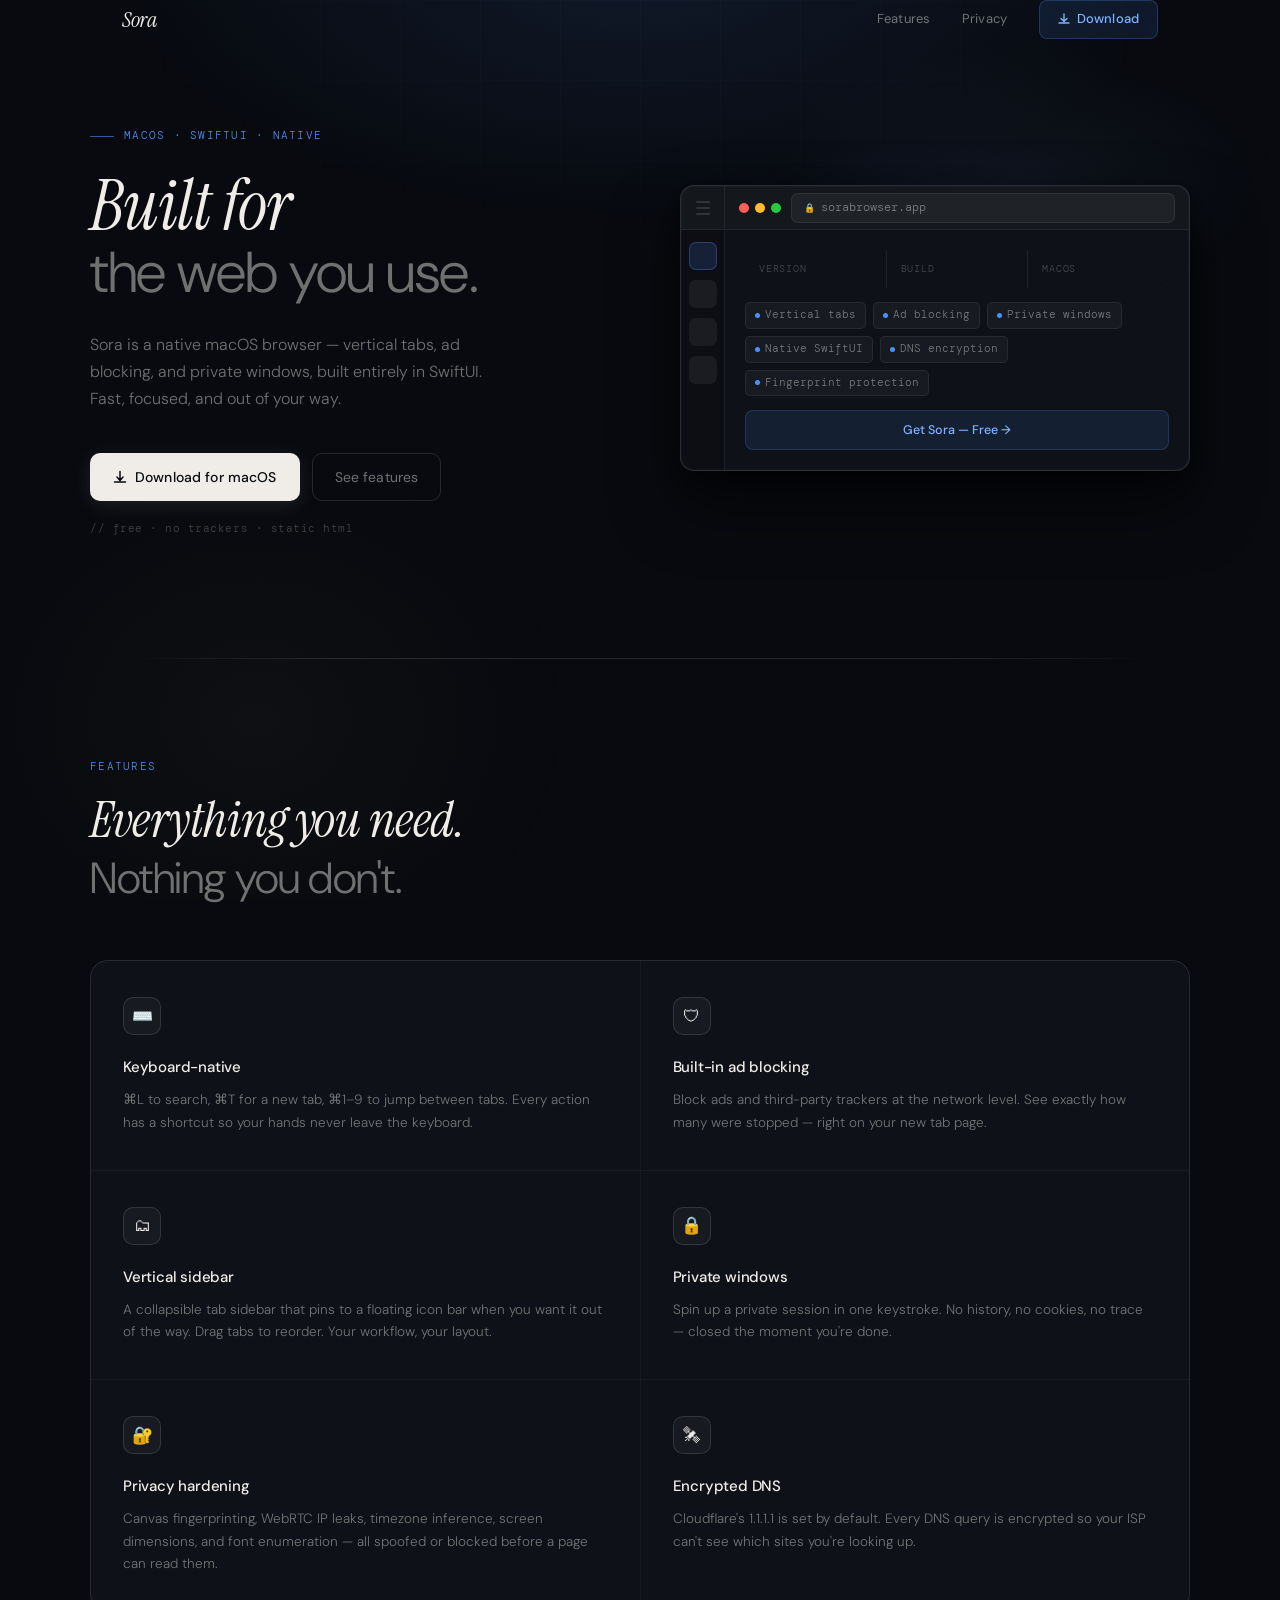
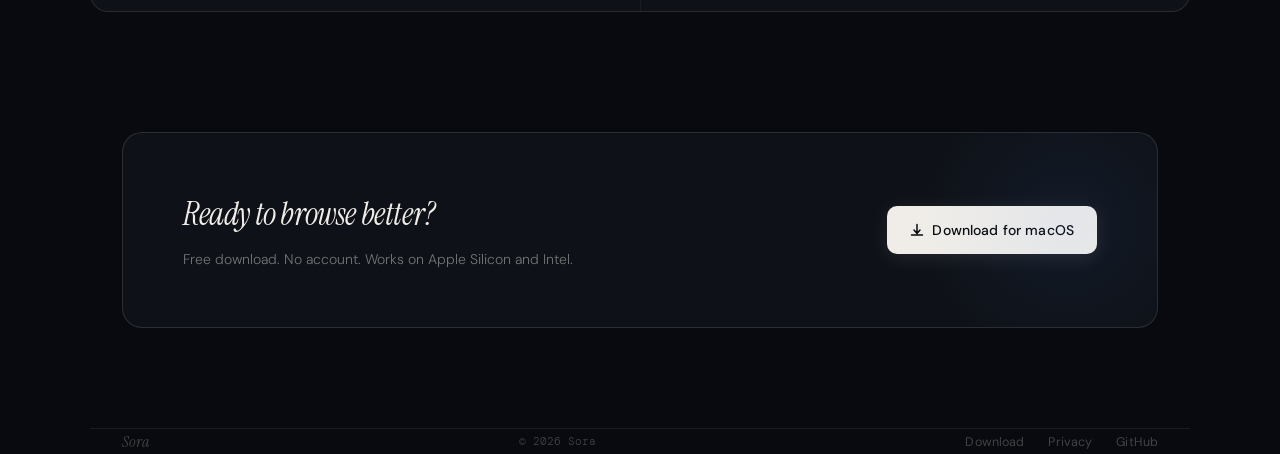
==== index.html @ 53a746c1 "Update website to reflect current feature set - index: add Privacy nav link, expand features grid to" ====
<!doctype html>
<html lang="en">
<head>
  <meta charset="utf-8" />
  <meta name="viewport" content="width=device-width, initial-scale=1" />
  <title>Sora — A browser built for macOS</title>
  <meta name="description" content="Sora is a native macOS browser built with SwiftUI. Fast tabs, private windows, ad blocking, and a sidebar that stays out of your way." />
  <meta property="og:title" content="Sora — A browser built for macOS" />
  <meta property="og:description" content="Fast tabs, private windows, ad blocking, and a sidebar that stays out of your way." />
  <meta property="og:type" content="website" />
  <meta property="og:url" content="https://sorabrowser.app" />
  <link rel="icon" href="favicon.ico" />
  <link rel="preconnect" href="https://fonts.googleapis.com" />
  <link rel="preconnect" href="https://fonts.gstatic.com" crossorigin />
  <link href="https://fonts.googleapis.com/css2?family=Instrument+Serif:ital@0;1&family=DM+Sans:wght@300;400;500&family=DM+Mono:wght@400;500&display=swap" rel="stylesheet" />
  <style>
    :root {
      --bg:       #080a0f;
      --surface:  #0e1117;
      --border:   rgba(255,255,255,0.07);
      --border2:  rgba(255,255,255,0.12);
      --text:     #f0ede8;
      --muted:    rgba(240,237,232,0.45);
      --dim:      rgba(240,237,232,0.25);
      --accent:   #4f8ef7;
      --accent2:  #7eb3ff;
      --gold:     #c8a96e;
      --radius:   16px;
      --mono:     'DM Mono', monospace;
      --serif:    'Instrument Serif', Georgia, serif;
      --sans:     'DM Sans', sans-serif;
    }

    *, *::before, *::after { box-sizing: border-box; margin: 0; padding: 0; }
    html { scroll-behavior: smooth; }

    body {
      background-color: var(--bg);
      color: var(--text);
      font-family: var(--sans);
      font-size: 16px;
      line-height: 1.6;
      font-weight: 300;
      -webkit-font-smoothing: antialiased;
      overflow-x: hidden;
    }

    a { color: inherit; text-decoration: none; }
    img { display: block; max-width: 100%; }

    /* ── Background ─────────────────────────────────────── */
    .bg-layer {
      position: fixed;
      inset: 0;
      pointer-events: none;
      z-index: 0;
    }
    .bg-layer::before {
      content: '';
      position: absolute;
      inset: 0;
      background:
        radial-gradient(ellipse 70% 50% at 50% -5%, rgba(79,142,247,0.12) 0%, transparent 60%),
        radial-gradient(ellipse 40% 30% at 80% 20%, rgba(126,179,255,0.06) 0%, transparent 50%),
        radial-gradient(ellipse 50% 60% at 20% 80%, rgba(200,169,110,0.04) 0%, transparent 50%);
    }
    /* Subtle grid */
    .bg-layer::after {
      content: '';
      position: absolute;
      inset: 0;
      background-image:
        linear-gradient(rgba(255,255,255,0.02) 1px, transparent 1px),
        linear-gradient(90deg, rgba(255,255,255,0.02) 1px, transparent 1px);
      background-size: 80px 80px;
      mask-image: radial-gradient(ellipse 80% 60% at 50% 0%, black 0%, transparent 70%);
    }

    /* ── Layout ─────────────────────────────────────────── */
    .wrap {
      max-width: 1100px;
      margin: 0 auto;
      padding: 0 32px;
      position: relative;
      z-index: 1;
    }

    /* ── Header ─────────────────────────────────────────── */
    header {
      display: flex;
      align-items: center;
      justify-content: space-between;
      padding: 32px 0;
      opacity: 0;
      animation: fadeDown 0.6s ease 0.1s forwards;
    }

    .brand {
      font-family: var(--serif);
      font-size: 22px;
      font-style: italic;
      color: var(--text);
      letter-spacing: -0.3px;
    }

    nav {
      display: flex;
      align-items: center;
      gap: 32px;
    }
    nav a {
      font-size: 13px;
      font-weight: 400;
      color: var(--muted);
      letter-spacing: 0.01em;
      transition: color 0.2s;
    }
    nav a:hover { color: var(--text); }

    .nav-download {
      display: inline-flex;
      align-items: center;
      gap: 7px;
      padding: 8px 18px;
      border-radius: 8px;
      background: rgba(79,142,247,0.12);
      border: 1px solid rgba(79,142,247,0.25);
      color: var(--accent2) !important;
      font-size: 13px !important;
      font-weight: 500 !important;
      transition: background 0.2s, border-color 0.2s !important;
    }
    .nav-download:hover {
      background: rgba(79,142,247,0.2) !important;
      border-color: rgba(79,142,247,0.4) !important;
      color: #fff !important;
    }

    /* ── Hero ───────────────────────────────────────────── */
    .hero {
      display: grid;
      grid-template-columns: 1fr 1fr;
      gap: 80px;
      align-items: center;
      padding: 80px 0 120px;
    }

    .hero-kicker {
      display: inline-flex;
      align-items: center;
      gap: 10px;
      font-family: var(--mono);
      font-size: 10.5px;
      color: var(--accent);
      letter-spacing: 0.12em;
      text-transform: uppercase;
      margin-bottom: 24px;
      opacity: 0;
      animation: fadeUp 0.6s ease 0.2s forwards;
    }
    .hero-kicker::before {
      content: '';
      width: 24px;
      height: 1px;
      background: currentColor;
      opacity: 0.6;
    }

    h1 {
      font-family: var(--serif);
      font-size: clamp(48px, 5.5vw, 72px);
      font-weight: 400;
      font-style: italic;
      line-height: 1.05;
      letter-spacing: -1px;
      color: var(--text);
      margin-bottom: 8px;
      opacity: 0;
      animation: fadeUp 0.65s ease 0.28s forwards;
    }
    .h1-plain {
      font-style: normal;
      font-family: var(--sans);
      font-weight: 300;
      font-size: clamp(38px, 4.5vw, 58px);
      color: var(--muted);
      display: block;
      letter-spacing: -0.5px;
    }

    .sub {
      font-size: 16px;
      color: var(--muted);
      max-width: 400px;
      line-height: 1.7;
      margin-top: 28px;
      margin-bottom: 40px;
      font-weight: 300;
      opacity: 0;
      animation: fadeUp 0.65s ease 0.38s forwards;
    }

    .cta {
      display: flex;
      gap: 12px;
      flex-wrap: wrap;
      opacity: 0;
      animation: fadeUp 0.65s ease 0.46s forwards;
    }

    .btn {
      display: inline-flex;
      align-items: center;
      gap: 8px;
      padding: 12px 22px;
      border-radius: 10px;
      font-size: 14px;
      font-weight: 400;
      font-family: var(--sans);
      transition: transform 0.15s, box-shadow 0.2s, background 0.2s, border-color 0.2s;
      cursor: pointer;
      letter-spacing: 0.01em;
    }
    .btn:hover { transform: translateY(-1px); }
    .btn:active { transform: translateY(0); }

    .btn-primary {
      background: var(--text);
      color: var(--bg);
      border: 1px solid transparent;
      font-weight: 500;
      box-shadow: 0 4px 20px rgba(240,237,232,0.1);
    }
    .btn-primary:hover {
      background: #fff;
      box-shadow: 0 8px 32px rgba(240,237,232,0.18);
    }

    .btn-ghost {
      background: transparent;
      color: var(--muted);
      border: 1px solid var(--border2);
    }
    .btn-ghost:hover {
      background: rgba(255,255,255,0.05);
      color: var(--text);
      border-color: rgba(255,255,255,0.2);
    }

    .fine {
      margin-top: 20px;
      font-family: var(--mono);
      font-size: 10.5px;
      color: var(--dim);
      letter-spacing: 0.05em;
      opacity: 0;
      animation: fadeUp 0.6s ease 0.54s forwards;
    }

    /* ── Browser Panel ──────────────────────────────────── */
    .panel {
      opacity: 0;
      animation: fadeUp 0.8s ease 0.35s forwards;
      position: relative;
    }

    .panel-glow {
      position: absolute;
      inset: -40px;
      background: radial-gradient(ellipse 60% 50% at 50% 30%, rgba(79,142,247,0.08), transparent 70%);
      pointer-events: none;
      z-index: -1;
    }

    .panel-window {
      background: var(--surface);
      border: 1px solid var(--border2);
      border-radius: 14px;
      overflow: hidden;
      box-shadow:
        0 0 0 1px rgba(255,255,255,0.03) inset,
        0 32px 64px rgba(0,0,0,0.6),
        0 8px 24px rgba(0,0,0,0.4);
    }

    .panel-titlebar {
      display: flex;
      align-items: center;
      gap: 0;
      padding: 0;
      height: 44px;
      background: rgba(255,255,255,0.025);
      border-bottom: 1px solid var(--border);
      position: relative;
    }

    /* Sidebar strip */
    .panel-sidebar {
      width: 44px;
      height: 100%;
      border-right: 1px solid var(--border);
      display: flex;
      align-items: center;
      justify-content: center;
      flex-shrink: 0;
    }
    .sidebar-dots {
      display: flex;
      flex-direction: column;
      gap: 4px;
    }
    .sidebar-dots span {
      display: block;
      width: 14px;
      height: 2px;
      border-radius: 2px;
      background: rgba(255,255,255,0.12);
    }

    .panel-titlebar-right {
      flex: 1;
      display: flex;
      align-items: center;
      gap: 10px;
      padding: 0 14px;
    }

    .traffic-lights {
      display: flex;
      gap: 6px;
      flex-shrink: 0;
    }
    .traffic-lights span {
      width: 10px;
      height: 10px;
      border-radius: 50%;
    }
    .tl-red    { background: #ff5f57; }
    .tl-yellow { background: #febc2e; }
    .tl-green  { background: #28c840; }

    .panel-urlbar {
      flex: 1;
      background: rgba(255,255,255,0.05);
      border: 1px solid var(--border);
      border-radius: 7px;
      padding: 5px 12px;
      font-size: 11.5px;
      font-family: var(--mono);
      color: var(--muted);
      display: flex;
      align-items: center;
      gap: 6px;
    }
    .urlbar-lock {
      color: #4ade80;
      font-size: 9px;
    }

    /* Panel body with sidebar + content */
    .panel-body {
      display: flex;
      height: 240px;
    }

    .panel-tabs {
      width: 44px;
      border-right: 1px solid var(--border);
      background: rgba(0,0,0,0.15);
      display: flex;
      flex-direction: column;
      align-items: center;
      padding: 12px 0;
      gap: 10px;
      flex-shrink: 0;
    }
    .tab-dot {
      width: 28px;
      height: 28px;
      border-radius: 7px;
      background: rgba(255,255,255,0.06);
      border: 1px solid transparent;
    }
    .tab-dot.active {
      background: rgba(79,142,247,0.15);
      border-color: rgba(79,142,247,0.3);
    }

    .panel-content {
      flex: 1;
      padding: 20px;
      display: flex;
      flex-direction: column;
      gap: 14px;
    }

    .panel-stats {
      display: grid;
      grid-template-columns: repeat(3, 1fr);
      gap: 1px;
      background: var(--border);
      border-radius: 10px;
      overflow: hidden;
    }
    .panel-stat {
      background: var(--surface);
      padding: 12px 14px;
    }
    .panel-stat .sk {
      font-family: var(--mono);
      font-size: 9.5px;
      color: var(--dim);
      text-transform: uppercase;
      letter-spacing: 0.08em;
      margin-bottom: 5px;
    }
    .panel-stat .sv {
      font-size: 17px;
      font-weight: 500;
      color: var(--text);
      letter-spacing: -0.3px;
    }

    .panel-badges {
      display: flex;
      flex-wrap: wrap;
      gap: 7px;
    }
    .panel-badge {
      display: inline-flex;
      align-items: center;
      gap: 5px;
      font-size: 10.5px;
      font-family: var(--mono);
      padding: 4px 9px;
      border-radius: 5px;
      background: rgba(255,255,255,0.04);
      border: 1px solid var(--border);
      color: var(--muted);
    }
    .badge-pip {
      width: 5px;
      height: 5px;
      border-radius: 50%;
      background: var(--accent);
    }

    .panel-cta {
      margin-top: auto;
    }
    .panel-cta a {
      display: flex;
      align-items: center;
      justify-content: center;
      width: 100%;
      padding: 9px;
      border-radius: 8px;
      background: rgba(79,142,247,0.12);
      border: 1px solid rgba(79,142,247,0.2);
      font-size: 12.5px;
      font-weight: 500;
      color: var(--accent2);
      transition: background 0.2s, border-color 0.2s;
    }
    .panel-cta a:hover {
      background: rgba(79,142,247,0.2);
      border-color: rgba(79,142,247,0.35);
    }

    /* ── Divider ────────────────────────────────────────── */
    .divider {
      height: 1px;
      background: linear-gradient(90deg, transparent, var(--border2) 20%, var(--border2) 80%, transparent);
      position: relative;
      z-index: 1;
    }

    /* ── Features ───────────────────────────────────────── */
    #features {
      padding: 100px 0 120px;
    }

    .section-eyebrow {
      font-family: var(--mono);
      font-size: 10.5px;
      color: var(--accent);
      text-transform: uppercase;
      letter-spacing: 0.12em;
      margin-bottom: 16px;
    }

    #features h2 {
      font-family: var(--serif);
      font-size: clamp(34px, 4vw, 52px);
      font-weight: 400;
      font-style: italic;
      letter-spacing: -0.5px;
      line-height: 1.1;
      color: var(--text);
      margin-bottom: 8px;
    }
    #features h2 .plain {
      font-style: normal;
      font-family: var(--sans);
      font-weight: 300;
      color: var(--muted);
      font-size: 0.85em;
    }

    .features-header {
      margin-bottom: 56px;
    }

    .grid {
      display: grid;
      grid-template-columns: repeat(2, 1fr);
      gap: 1px;
      background: var(--border);
      border: 1px solid var(--border);
      border-radius: 18px;
      overflow: hidden;
    }

    .card {
      background: var(--surface);
      padding: 36px 32px;
      position: relative;
      transition: background 0.2s;
    }
    .card:hover { background: rgba(255,255,255,0.03); }

    /* Accent line on hover */
    .card::after {
      content: '';
      position: absolute;
      top: 0; left: 0; right: 0;
      height: 2px;
      background: linear-gradient(90deg, transparent, var(--accent) 40%, transparent);
      opacity: 0;
      transition: opacity 0.3s;
    }
    .card:hover::after { opacity: 0.4; }

    /* Round corners on edge cards */
    .card:first-child { border-radius: 17px 0 0 0; }
    .card:nth-child(2) { border-radius: 0 17px 0 0; }
    .card:nth-child(5) { border-radius: 0 0 0 17px; }
    .card:last-child  { border-radius: 0 0 17px 0; }
    .card:nth-child(3),
    .card:nth-child(4) { border-radius: 0; }

    .card-icon {
      width: 38px;
      height: 38px;
      border-radius: 10px;
      background: rgba(255,255,255,0.04);
      border: 1px solid var(--border2);
      display: flex;
      align-items: center;
      justify-content: center;
      font-size: 17px;
      margin-bottom: 20px;
    }

    .card h3 {
      font-size: 15px;
      font-weight: 500;
      letter-spacing: -0.2px;
      margin-bottom: 10px;
      color: var(--text);
    }

    .card p {
      font-size: 13.5px;
      color: var(--muted);
      line-height: 1.65;
      font-weight: 300;
    }

    /* ── CTA Banner ─────────────────────────────────────── */
    .cta-banner {
      margin: 0 0 100px;
      padding: 56px 60px;
      background: var(--surface);
      border: 1px solid var(--border2);
      border-radius: 20px;
      display: flex;
      align-items: center;
      justify-content: space-between;
      gap: 40px;
      position: relative;
      overflow: hidden;
      z-index: 1;
    }
    .cta-banner::before {
      content: '';
      position: absolute;
      top: -60px; right: -60px;
      width: 300px; height: 300px;
      border-radius: 50%;
      background: radial-gradient(circle, rgba(79,142,247,0.08), transparent 70%);
      pointer-events: none;
    }
    .cta-banner-text h3 {
      font-family: var(--serif);
      font-size: 32px;
      font-weight: 400;
      font-style: italic;
      letter-spacing: -0.4px;
      color: var(--text);
      margin-bottom: 8px;
    }
    .cta-banner-text p {
      font-size: 14px;
      color: var(--muted);
      font-weight: 300;
    }
    .cta-banner-actions {
      display: flex;
      gap: 12px;
      flex-shrink: 0;
    }

    /* ── Footer ─────────────────────────────────────────── */
    footer {
      border-top: 1px solid var(--border);
      padding: 32px 0;
      display: flex;
      align-items: center;
      justify-content: space-between;
      position: relative;
      z-index: 1;
    }
    .footer-brand {
      font-family: var(--serif);
      font-style: italic;
      font-size: 16px;
      color: var(--dim);
    }
    .footer-copy {
      font-family: var(--mono);
      font-size: 11px;
      color: var(--dim);
    }
    .footer-links {
      display: flex;
      gap: 24px;
    }
    .footer-links a {
      font-size: 12.5px;
      color: var(--dim);
      transition: color 0.2s;
    }
    .footer-links a:hover { color: var(--muted); }

    /* ── Animations ─────────────────────────────────────── */
    @keyframes fadeUp {
      from { opacity: 0; transform: translateY(16px); }
      to   { opacity: 1; transform: translateY(0); }
    }
    @keyframes fadeDown {
      from { opacity: 0; transform: translateY(-8px); }
      to   { opacity: 1; transform: translateY(0); }
    }

    /* Scroll reveal */
    .reveal {
      opacity: 0;
      transform: translateY(20px);
      transition: opacity 0.65s ease, transform 0.65s ease;
    }
    .reveal.visible {
      opacity: 1;
      transform: translateY(0);
    }

    /* ── Responsive ─────────────────────────────────────── */
    @media (max-width: 860px) {
      .hero {
        grid-template-columns: 1fr;
        gap: 56px;
        padding: 56px 0 80px;
      }
      .grid { grid-template-columns: 1fr; }
      .card:first-child  { border-radius: 17px 17px 0 0; }
      .card:nth-child(2) { border-radius: 0; }
      .card:nth-child(3) { border-radius: 0; }
      .card:last-child   { border-radius: 0 0 17px 17px; }
      .cta-banner {
        flex-direction: column;
        align-items: flex-start;
        padding: 40px 32px;
      }
      footer {
        flex-direction: column;
        gap: 16px;
        text-align: center;
      }
      .footer-brand { display: none; }
    }
  </style>
</head>
<body>
  <div class="bg-layer" aria-hidden="true"></div>

  <header class="wrap">
    <a class="brand" href="index.html">Sora</a>
    <nav aria-label="Main navigation">
      <a href="#features">Features</a>
      <a href="privacy.html">Privacy</a>
      <a href="download.html" class="nav-download">
        <svg width="12" height="12" viewBox="0 0 12 12" fill="none"><path d="M6 1v7M3 5.5l3 3 3-3M1 10h10" stroke="currentColor" stroke-width="1.4" stroke-linecap="round" stroke-linejoin="round"/></svg>
        Download
      </a>
    </nav>
  </header>

  <main>
    <section class="hero wrap" aria-labelledby="hero-heading">
      <div>
        <div class="hero-kicker" aria-hidden="true">macOS · SwiftUI · Native</div>
        <h1 id="hero-heading">
          Built for<br/>
          <span class="h1-plain">the web you use.</span>
        </h1>
        <p class="sub">
          Sora is a native macOS browser — vertical tabs, ad blocking, and private windows, 
          built entirely in SwiftUI. Fast, focused, and out of your way.
        </p>
        <div class="cta">
          <a class="btn btn-primary" href="download.html">
            <svg width="14" height="14" viewBox="0 0 14 14" fill="none"><path d="M7 1.5v8M4 7l3 3.5L10 7M1.5 12h11" stroke="currentColor" stroke-width="1.5" stroke-linecap="round" stroke-linejoin="round"/></svg>
            Download for macOS
          </a>
          <a class="btn btn-ghost" href="#features">See features</a>
        </div>
        <p class="fine">// free · no trackers · static html</p>
      </div>

      <div class="panel" aria-hidden="true">
        <div class="panel-glow"></div>
        <div class="panel-window">
          <div class="panel-titlebar">
            <div class="panel-sidebar">
              <div class="sidebar-dots">
                <span></span><span></span><span></span>
              </div>
            </div>
            <div class="panel-titlebar-right">
              <div class="traffic-lights">
                <span class="tl-red"></span>
                <span class="tl-yellow"></span>
                <span class="tl-green"></span>
              </div>
              <div class="panel-urlbar">
                <span class="urlbar-lock">🔒</span>
                sorabrowser.app
              </div>
            </div>
          </div>
          <div class="panel-body">
            <div class="panel-tabs">
              <div class="tab-dot active"></div>
              <div class="tab-dot"></div>
              <div class="tab-dot"></div>
              <div class="tab-dot"></div>
            </div>
            <div class="panel-content">
              <div class="panel-stats">
                <div class="panel-stat">
                  <div class="sk">Version</div>
                  <div class="sv">1.0</div>
                </div>
                <div class="panel-stat">
                  <div class="sk">Build</div>
                  <div class="sv">Universal</div>
                </div>
                <div class="panel-stat">
                  <div class="sk">macOS</div>
                  <div class="sv">12+</div>
                </div>
              </div>
              <div class="panel-badges">
                <span class="panel-badge"><span class="badge-pip"></span>Vertical tabs</span>
                <span class="panel-badge"><span class="badge-pip"></span>Ad blocking</span>
                <span class="panel-badge"><span class="badge-pip"></span>Private windows</span>
                <span class="panel-badge"><span class="badge-pip"></span>Native SwiftUI</span>
                <span class="panel-badge"><span class="badge-pip"></span>DNS encryption</span>
                <span class="panel-badge"><span class="badge-pip"></span>Fingerprint protection</span>
              </div>
              <div class="panel-cta">
                <a href="download.html">Get Sora — Free →</a>
              </div>
            </div>
          </div>
        </div>
      </div>
    </section>

    <div class="wrap"><div class="divider"></div></div>

    <section id="features" class="wrap" aria-labelledby="features-heading">
      <div class="features-header reveal">
        <p class="section-eyebrow">Features</p>
        <h2 id="features-heading">
          Everything you need.<br/>
          <span class="plain">Nothing you don't.</span>
        </h2>
      </div>

      <div class="grid reveal">
        <div class="card">
          <div class="card-icon" aria-hidden="true">⌨️</div>
          <h3>Keyboard-native</h3>
          <p>⌘L to search, ⌘T for a new tab, ⌘1–9 to jump between tabs. Every action has a shortcut so your hands never leave the keyboard.</p>
        </div>
        <div class="card">
          <div class="card-icon" aria-hidden="true">🛡</div>
          <h3>Built-in ad blocking</h3>
          <p>Block ads and third-party trackers at the network level. See exactly how many were stopped — right on your new tab page.</p>
        </div>
        <div class="card">
          <div class="card-icon" aria-hidden="true">🗂</div>
          <h3>Vertical sidebar</h3>
          <p>A collapsible tab sidebar that pins to a floating icon bar when you want it out of the way. Drag tabs to reorder. Your workflow, your layout.</p>
        </div>
        <div class="card">
          <div class="card-icon" aria-hidden="true">🔒</div>
          <h3>Private windows</h3>
          <p>Spin up a private session in one keystroke. No history, no cookies, no trace — closed the moment you're done.</p>
        </div>
        <div class="card">
          <div class="card-icon" aria-hidden="true">🔐</div>
          <h3>Privacy hardening</h3>
          <p>Canvas fingerprinting, WebRTC IP leaks, timezone inference, screen dimensions, and font enumeration — all spoofed or blocked before a page can read them.</p>
        </div>
        <div class="card">
          <div class="card-icon" aria-hidden="true">🛰</div>
          <h3>Encrypted DNS</h3>
          <p>Cloudflare's 1.1.1.1 is set by default. Every DNS query is encrypted so your ISP can't see which sites you're looking up.</p>
        </div>
      </div>
    </section>

    <div class="wrap">
      <div class="cta-banner reveal">
        <div class="cta-banner-text">
          <h3>Ready to browse better?</h3>
          <p>Free download. No account. Works on Apple Silicon and Intel.</p>
        </div>
        <div class="cta-banner-actions">
          <a class="btn btn-primary" href="download.html">
            <svg width="14" height="14" viewBox="0 0 14 14" fill="none"><path d="M7 1.5v8M4 7l3 3.5L10 7M1.5 12h11" stroke="currentColor" stroke-width="1.5" stroke-linecap="round" stroke-linejoin="round"/></svg>
            Download for macOS
          </a>
         </div>
      </div>
    </div>
  </main>

  <footer class="wrap">
    <span class="footer-brand">Sora</span>
    <p class="footer-copy">© 2026 Sora</p>
    <nav class="footer-links" aria-label="Footer navigation">
      <a href="download.html">Download</a>
      <a href="privacy.html">Privacy</a>
      <a href="https://github.com/talb1/Sora-Browser" target="_blank" rel="noopener">GitHub</a>
    </nav>
  </footer>

  <script>
    // Scroll reveal
    const observer = new IntersectionObserver(
      entries => entries.forEach(e => { if (e.isIntersecting) { e.target.classList.add('visible'); observer.unobserve(e.target); } }),
      { threshold: 0.12 }
    );
    document.querySelectorAll('.reveal').forEach(el => observer.observe(el));
  </script>
</body>
</html>
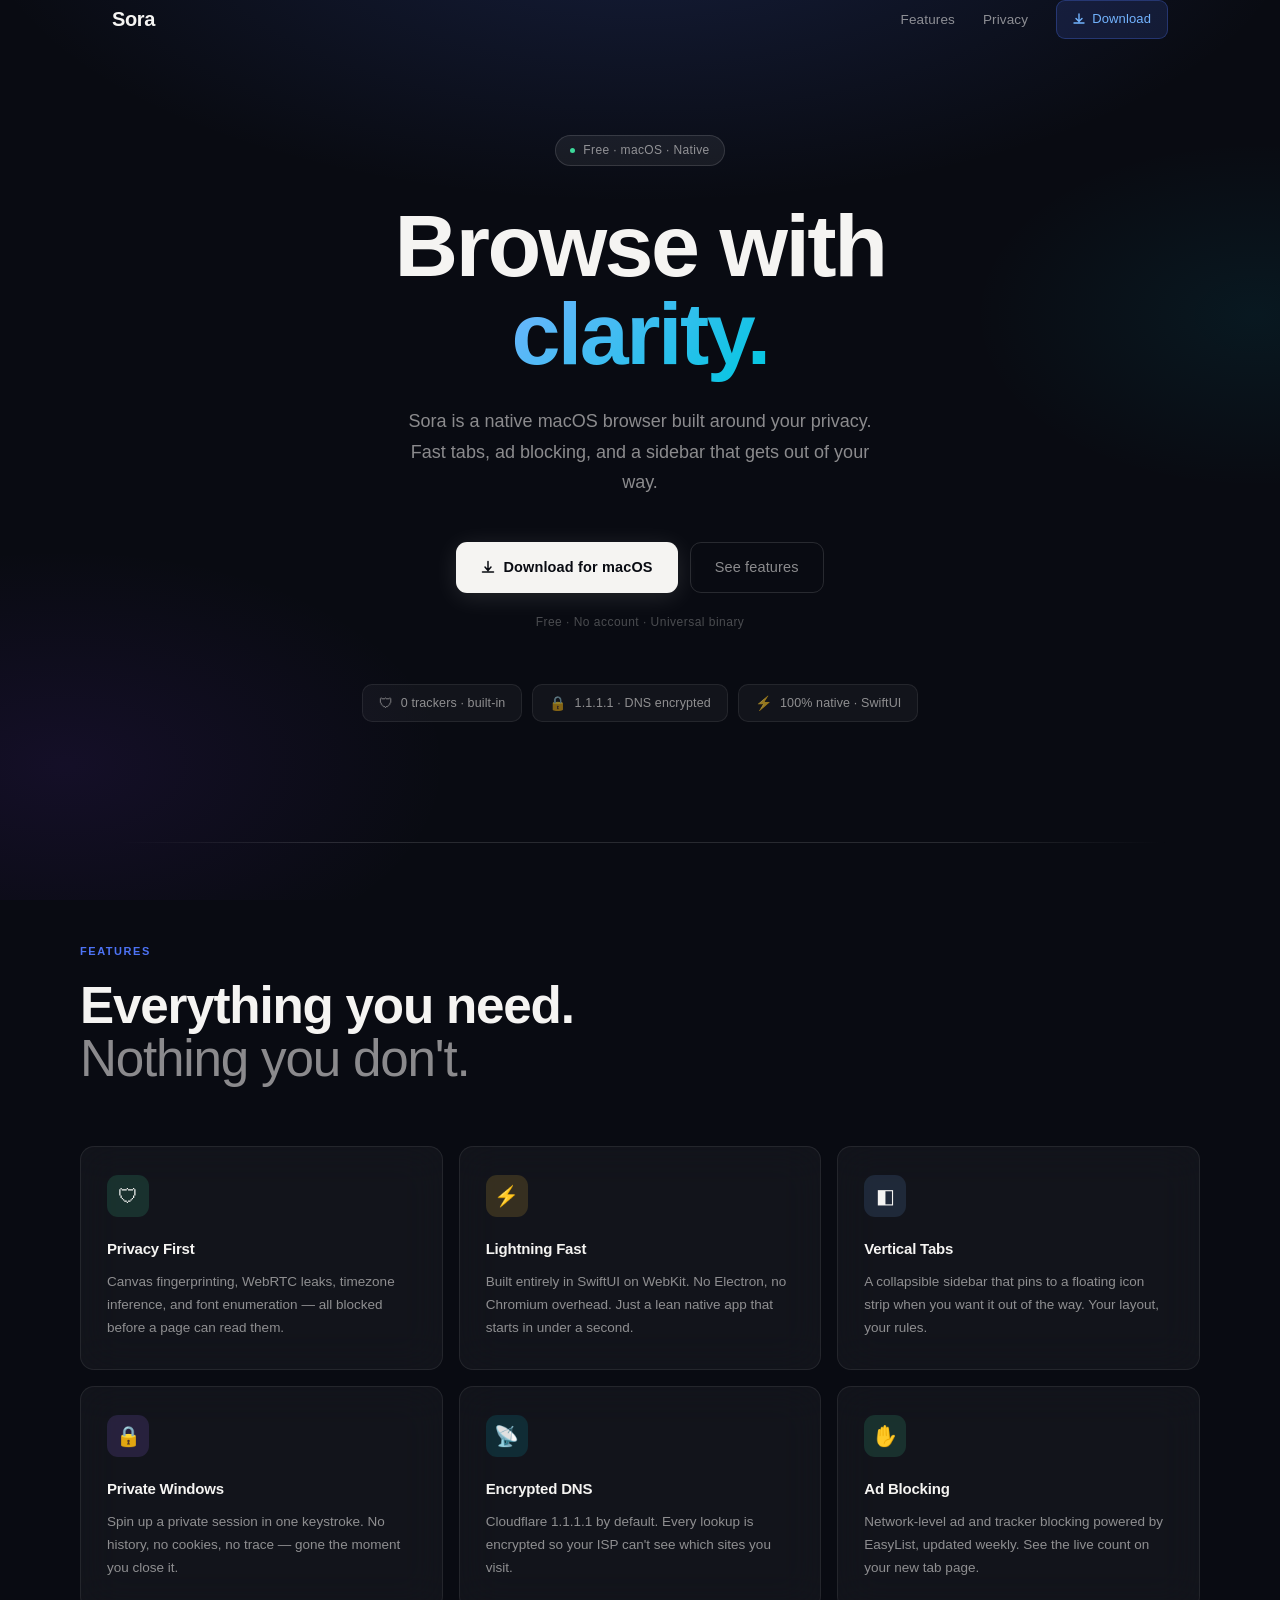
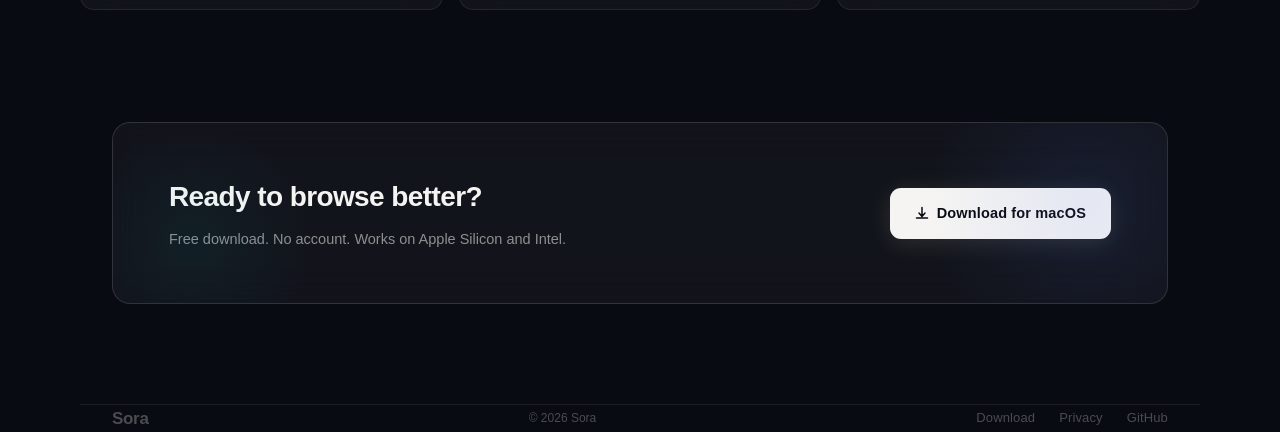
==== commit f8c2eb23: "Redesign website to match browser visual style Full visual redesign of all three pages to match the " ====
--- a/index.html
+++ b/index.html
@@ -4,31 +4,27 @@
   <meta charset="utf-8" />
   <meta name="viewport" content="width=device-width, initial-scale=1" />
   <title>Sora — A browser built for macOS</title>
-  <meta name="description" content="Sora is a native macOS browser built with SwiftUI. Fast tabs, private windows, ad blocking, and a sidebar that stays out of your way." />
+  <meta name="description" content="Sora is a native macOS browser built with SwiftUI. Fast tabs, ad blocking, private windows, and a sidebar that stays out of your way." />
   <meta property="og:title" content="Sora — A browser built for macOS" />
-  <meta property="og:description" content="Fast tabs, private windows, ad blocking, and a sidebar that stays out of your way." />
+  <meta property="og:description" content="Fast tabs, ad blocking, and a sidebar that gets out of your way." />
   <meta property="og:type" content="website" />
   <meta property="og:url" content="https://sorabrowser.app" />
   <link rel="icon" href="favicon.ico" />
-  <link rel="preconnect" href="https://fonts.googleapis.com" />
-  <link rel="preconnect" href="https://fonts.gstatic.com" crossorigin />
-  <link href="https://fonts.googleapis.com/css2?family=Instrument+Serif:ital@0;1&family=DM+Sans:wght@300;400;500&family=DM+Mono:wght@400;500&display=swap" rel="stylesheet" />
   <style>
     :root {
-      --bg:       #080a0f;
-      --surface:  #0e1117;
-      --border:   rgba(255,255,255,0.07);
-      --border2:  rgba(255,255,255,0.12);
-      --text:     #f0ede8;
-      --muted:    rgba(240,237,232,0.45);
-      --dim:      rgba(240,237,232,0.25);
-      --accent:   #4f8ef7;
-      --accent2:  #7eb3ff;
-      --gold:     #c8a96e;
-      --radius:   16px;
-      --mono:     'DM Mono', monospace;
-      --serif:    'Instrument Serif', Georgia, serif;
-      --sans:     'DM Sans', sans-serif;
+      --bg: #090b12;
+      --surface: rgba(255,255,255,0.04);
+      --border: rgba(255,255,255,0.08);
+      --border-strong: rgba(255,255,255,0.13);
+      --text: #f5f4f2;
+      --muted: rgba(245,244,242,0.55);
+      --dim: rgba(245,244,242,0.28);
+      --blue: #4d73f5;
+      --blue-light: #73b4ff;
+      --purple: #9b6dff;
+      --teal: #00c7e0;
+      --green: #3dd89a;
+      --gold: #ffc840;
     }
 
     *, *::before, *::after { box-sizing: border-box; margin: 0; padding: 0; }
@@ -37,79 +33,63 @@
     body {
       background-color: var(--bg);
       color: var(--text);
-      font-family: var(--sans);
+      font-family: -apple-system, BlinkMacSystemFont, 'Segoe UI', sans-serif;
       font-size: 16px;
       line-height: 1.6;
-      font-weight: 300;
+      font-weight: 400;
       -webkit-font-smoothing: antialiased;
       overflow-x: hidden;
     }
 
     a { color: inherit; text-decoration: none; }
-    img { display: block; max-width: 100%; }
-
-    /* ── Background ─────────────────────────────────────── */
+    a:focus-visible { outline: 2px solid var(--blue); outline-offset: 3px; border-radius: 4px; }
+
+    /* ── Background ─────────────────────────────────────────── */
     .bg-layer {
       position: fixed;
       inset: 0;
       pointer-events: none;
       z-index: 0;
-    }
-    .bg-layer::before {
-      content: '';
-      position: absolute;
-      inset: 0;
       background:
-        radial-gradient(ellipse 70% 50% at 50% -5%, rgba(79,142,247,0.12) 0%, transparent 60%),
-        radial-gradient(ellipse 40% 30% at 80% 20%, rgba(126,179,255,0.06) 0%, transparent 50%),
-        radial-gradient(ellipse 50% 60% at 20% 80%, rgba(200,169,110,0.04) 0%, transparent 50%);
-    }
-    /* Subtle grid */
-    .bg-layer::after {
-      content: '';
-      position: absolute;
-      inset: 0;
-      background-image:
-        linear-gradient(rgba(255,255,255,0.02) 1px, transparent 1px),
-        linear-gradient(90deg, rgba(255,255,255,0.02) 1px, transparent 1px);
-      background-size: 80px 80px;
-      mask-image: radial-gradient(ellipse 80% 60% at 50% 0%, black 0%, transparent 70%);
-    }
-
-    /* ── Layout ─────────────────────────────────────────── */
+        radial-gradient(ellipse 80% 50% at 50% -10%, rgba(77,115,245,0.18) 0%, transparent 65%),
+        radial-gradient(ellipse 50% 40% at 5% 85%, rgba(120,50,230,0.1) 0%, transparent 60%),
+        radial-gradient(ellipse 40% 35% at 98% 35%, rgba(0,199,224,0.07) 0%, transparent 55%),
+        #090b12;
+    }
+
+    /* ── Layout ─────────────────────────────────────────────── */
     .wrap {
-      max-width: 1100px;
+      max-width: 1120px;
       margin: 0 auto;
       padding: 0 32px;
       position: relative;
       z-index: 1;
     }
 
-    /* ── Header ─────────────────────────────────────────── */
+    /* ── Header ─────────────────────────────────────────────── */
     header {
       display: flex;
       align-items: center;
       justify-content: space-between;
-      padding: 32px 0;
-      opacity: 0;
-      animation: fadeDown 0.6s ease 0.1s forwards;
+      padding: 28px 0;
+      opacity: 0;
+      animation: fadeDown 0.55s ease 0.05s forwards;
     }
 
     .brand {
-      font-family: var(--serif);
-      font-size: 22px;
-      font-style: italic;
+      font-size: 20px;
+      font-weight: 600;
       color: var(--text);
-      letter-spacing: -0.3px;
+      letter-spacing: -0.4px;
     }
 
     nav {
       display: flex;
       align-items: center;
-      gap: 32px;
+      gap: 28px;
     }
     nav a {
-      font-size: 13px;
+      font-size: 13.5px;
       font-weight: 400;
       color: var(--muted);
       letter-spacing: 0.01em;
@@ -121,469 +101,271 @@
       display: inline-flex;
       align-items: center;
       gap: 7px;
-      padding: 8px 18px;
-      border-radius: 8px;
-      background: rgba(79,142,247,0.12);
-      border: 1px solid rgba(79,142,247,0.25);
-      color: var(--accent2) !important;
+      padding: 8px 16px;
+      border-radius: 9px;
+      background: rgba(77,115,245,0.14);
+      border: 1px solid rgba(77,115,245,0.3);
+      color: var(--blue-light) !important;
       font-size: 13px !important;
       font-weight: 500 !important;
-      transition: background 0.2s, border-color 0.2s !important;
+      transition: background 0.2s, border-color 0.2s, color 0.2s !important;
     }
     .nav-download:hover {
-      background: rgba(79,142,247,0.2) !important;
-      border-color: rgba(79,142,247,0.4) !important;
+      background: rgba(77,115,245,0.24) !important;
+      border-color: rgba(77,115,245,0.45) !important;
       color: #fff !important;
     }
 
-    /* ── Hero ───────────────────────────────────────────── */
+    /* ── Hero ───────────────────────────────────────────────── */
     .hero {
-      display: grid;
-      grid-template-columns: 1fr 1fr;
-      gap: 80px;
-      align-items: center;
-      padding: 80px 0 120px;
-    }
-
-    .hero-kicker {
+      padding: 96px 0 120px;
+      text-align: center;
+      display: flex;
+      flex-direction: column;
+      align-items: center;
+    }
+
+    .eyebrow-badge {
       display: inline-flex;
       align-items: center;
-      gap: 10px;
-      font-family: var(--mono);
-      font-size: 10.5px;
-      color: var(--accent);
-      letter-spacing: 0.12em;
-      text-transform: uppercase;
-      margin-bottom: 24px;
-      opacity: 0;
-      animation: fadeUp 0.6s ease 0.2s forwards;
-    }
-    .hero-kicker::before {
-      content: '';
-      width: 24px;
-      height: 1px;
-      background: currentColor;
-      opacity: 0.6;
-    }
-
-    h1 {
-      font-family: var(--serif);
-      font-size: clamp(48px, 5.5vw, 72px);
-      font-weight: 400;
-      font-style: italic;
-      line-height: 1.05;
-      letter-spacing: -1px;
-      color: var(--text);
-      margin-bottom: 8px;
-      opacity: 0;
-      animation: fadeUp 0.65s ease 0.28s forwards;
-    }
-    .h1-plain {
-      font-style: normal;
-      font-family: var(--sans);
-      font-weight: 300;
-      font-size: clamp(38px, 4.5vw, 58px);
-      color: var(--muted);
-      display: block;
-      letter-spacing: -0.5px;
-    }
-
-    .sub {
-      font-size: 16px;
-      color: var(--muted);
-      max-width: 400px;
-      line-height: 1.7;
-      margin-top: 28px;
-      margin-bottom: 40px;
-      font-weight: 300;
-      opacity: 0;
-      animation: fadeUp 0.65s ease 0.38s forwards;
-    }
-
-    .cta {
-      display: flex;
-      gap: 12px;
-      flex-wrap: wrap;
-      opacity: 0;
-      animation: fadeUp 0.65s ease 0.46s forwards;
-    }
-
-    .btn {
-      display: inline-flex;
-      align-items: center;
       gap: 8px;
-      padding: 12px 22px;
-      border-radius: 10px;
-      font-size: 14px;
-      font-weight: 400;
-      font-family: var(--sans);
-      transition: transform 0.15s, box-shadow 0.2s, background 0.2s, border-color 0.2s;
-      cursor: pointer;
-      letter-spacing: 0.01em;
-    }
-    .btn:hover { transform: translateY(-1px); }
-    .btn:active { transform: translateY(0); }
-
-    .btn-primary {
-      background: var(--text);
-      color: var(--bg);
-      border: 1px solid transparent;
+      padding: 5px 14px;
+      border-radius: 20px;
+      background: rgba(255,255,255,0.06);
+      border: 1px solid var(--border-strong);
+      font-size: 12px;
       font-weight: 500;
-      box-shadow: 0 4px 20px rgba(240,237,232,0.1);
-    }
-    .btn-primary:hover {
-      background: #fff;
-      box-shadow: 0 8px 32px rgba(240,237,232,0.18);
-    }
-
-    .btn-ghost {
-      background: transparent;
-      color: var(--muted);
-      border: 1px solid var(--border2);
-    }
-    .btn-ghost:hover {
-      background: rgba(255,255,255,0.05);
-      color: var(--text);
-      border-color: rgba(255,255,255,0.2);
-    }
-
-    .fine {
-      margin-top: 20px;
-      font-family: var(--mono);
-      font-size: 10.5px;
-      color: var(--dim);
-      letter-spacing: 0.05em;
-      opacity: 0;
-      animation: fadeUp 0.6s ease 0.54s forwards;
-    }
-
-    /* ── Browser Panel ──────────────────────────────────── */
-    .panel {
-      opacity: 0;
-      animation: fadeUp 0.8s ease 0.35s forwards;
-      position: relative;
-    }
-
-    .panel-glow {
-      position: absolute;
-      inset: -40px;
-      background: radial-gradient(ellipse 60% 50% at 50% 30%, rgba(79,142,247,0.08), transparent 70%);
-      pointer-events: none;
-      z-index: -1;
-    }
-
-    .panel-window {
-      background: var(--surface);
-      border: 1px solid var(--border2);
-      border-radius: 14px;
-      overflow: hidden;
-      box-shadow:
-        0 0 0 1px rgba(255,255,255,0.03) inset,
-        0 32px 64px rgba(0,0,0,0.6),
-        0 8px 24px rgba(0,0,0,0.4);
-    }
-
-    .panel-titlebar {
-      display: flex;
-      align-items: center;
-      gap: 0;
-      padding: 0;
-      height: 44px;
-      background: rgba(255,255,255,0.025);
-      border-bottom: 1px solid var(--border);
-      position: relative;
-    }
-
-    /* Sidebar strip */
-    .panel-sidebar {
-      width: 44px;
-      height: 100%;
-      border-right: 1px solid var(--border);
-      display: flex;
-      align-items: center;
-      justify-content: center;
-      flex-shrink: 0;
-    }
-    .sidebar-dots {
-      display: flex;
-      flex-direction: column;
-      gap: 4px;
-    }
-    .sidebar-dots span {
-      display: block;
-      width: 14px;
-      height: 2px;
-      border-radius: 2px;
-      background: rgba(255,255,255,0.12);
-    }
-
-    .panel-titlebar-right {
-      flex: 1;
-      display: flex;
-      align-items: center;
-      gap: 10px;
-      padding: 0 14px;
-    }
-
-    .traffic-lights {
-      display: flex;
-      gap: 6px;
-      flex-shrink: 0;
-    }
-    .traffic-lights span {
-      width: 10px;
-      height: 10px;
-      border-radius: 50%;
-    }
-    .tl-red    { background: #ff5f57; }
-    .tl-yellow { background: #febc2e; }
-    .tl-green  { background: #28c840; }
-
-    .panel-urlbar {
-      flex: 1;
-      background: rgba(255,255,255,0.05);
-      border: 1px solid var(--border);
-      border-radius: 7px;
-      padding: 5px 12px;
-      font-size: 11.5px;
-      font-family: var(--mono);
-      color: var(--muted);
-      display: flex;
-      align-items: center;
-      gap: 6px;
-    }
-    .urlbar-lock {
-      color: #4ade80;
-      font-size: 9px;
-    }
-
-    /* Panel body with sidebar + content */
-    .panel-body {
-      display: flex;
-      height: 240px;
-    }
-
-    .panel-tabs {
-      width: 44px;
-      border-right: 1px solid var(--border);
-      background: rgba(0,0,0,0.15);
-      display: flex;
-      flex-direction: column;
-      align-items: center;
-      padding: 12px 0;
-      gap: 10px;
-      flex-shrink: 0;
-    }
-    .tab-dot {
-      width: 28px;
-      height: 28px;
-      border-radius: 7px;
-      background: rgba(255,255,255,0.06);
-      border: 1px solid transparent;
-    }
-    .tab-dot.active {
-      background: rgba(79,142,247,0.15);
-      border-color: rgba(79,142,247,0.3);
-    }
-
-    .panel-content {
-      flex: 1;
-      padding: 20px;
-      display: flex;
-      flex-direction: column;
-      gap: 14px;
-    }
-
-    .panel-stats {
-      display: grid;
-      grid-template-columns: repeat(3, 1fr);
-      gap: 1px;
-      background: var(--border);
-      border-radius: 10px;
-      overflow: hidden;
-    }
-    .panel-stat {
-      background: var(--surface);
-      padding: 12px 14px;
-    }
-    .panel-stat .sk {
-      font-family: var(--mono);
-      font-size: 9.5px;
-      color: var(--dim);
-      text-transform: uppercase;
-      letter-spacing: 0.08em;
-      margin-bottom: 5px;
-    }
-    .panel-stat .sv {
-      font-size: 17px;
-      font-weight: 500;
-      color: var(--text);
-      letter-spacing: -0.3px;
-    }
-
-    .panel-badges {
-      display: flex;
-      flex-wrap: wrap;
-      gap: 7px;
-    }
-    .panel-badge {
-      display: inline-flex;
-      align-items: center;
-      gap: 5px;
-      font-size: 10.5px;
-      font-family: var(--mono);
-      padding: 4px 9px;
-      border-radius: 5px;
-      background: rgba(255,255,255,0.04);
-      border: 1px solid var(--border);
-      color: var(--muted);
-    }
-    .badge-pip {
+      color: var(--muted);
+      letter-spacing: 0.03em;
+      margin-bottom: 36px;
+      opacity: 0;
+      animation: fadeUp 0.55s ease 0.15s forwards;
+    }
+    .eyebrow-badge .pip {
       width: 5px;
       height: 5px;
       border-radius: 50%;
-      background: var(--accent);
-    }
-
-    .panel-cta {
-      margin-top: auto;
-    }
-    .panel-cta a {
-      display: flex;
-      align-items: center;
+      background: var(--green);
+      flex-shrink: 0;
+    }
+
+    .hero-headline {
+      font-size: clamp(56px, 7vw, 88px);
+      font-weight: 700;
+      line-height: 1.0;
+      letter-spacing: -2.5px;
+      color: var(--text);
+      margin-bottom: 28px;
+      opacity: 0;
+      animation: fadeUp 0.6s ease 0.22s forwards;
+      max-width: 720px;
+    }
+
+    .grad-text {
+      background: linear-gradient(135deg, var(--blue-light) 0%, var(--teal) 100%);
+      -webkit-background-clip: text;
+      -webkit-text-fill-color: transparent;
+      background-clip: text;
+    }
+
+    .hero-sub {
+      font-size: 18px;
+      font-weight: 300;
+      color: var(--muted);
+      max-width: 480px;
+      line-height: 1.7;
+      margin-bottom: 44px;
+      opacity: 0;
+      animation: fadeUp 0.6s ease 0.3s forwards;
+    }
+
+    .hero-cta {
+      display: flex;
+      gap: 12px;
+      flex-wrap: wrap;
       justify-content: center;
-      width: 100%;
-      padding: 9px;
-      border-radius: 8px;
-      background: rgba(79,142,247,0.12);
-      border: 1px solid rgba(79,142,247,0.2);
+      margin-bottom: 20px;
+      opacity: 0;
+      animation: fadeUp 0.6s ease 0.38s forwards;
+    }
+
+    .btn {
+      display: inline-flex;
+      align-items: center;
+      gap: 8px;
+      padding: 13px 24px;
+      border-radius: 11px;
+      font-size: 14.5px;
+      font-weight: 500;
+      font-family: -apple-system, BlinkMacSystemFont, 'Segoe UI', sans-serif;
+      border: 1px solid transparent;
+      transition: transform 0.15s, box-shadow 0.2s, background 0.2s, border-color 0.2s, color 0.2s;
+      cursor: pointer;
+      letter-spacing: 0.01em;
+      white-space: nowrap;
+    }
+    .btn:hover { transform: translateY(-1px); }
+    .btn:active { transform: translateY(0); }
+
+    .btn-primary {
+      background: var(--text);
+      color: #090b12;
+      font-weight: 600;
+      box-shadow: 0 4px 24px rgba(245,244,242,0.12);
+    }
+    .btn-primary:hover {
+      background: #fff;
+      box-shadow: 0 8px 36px rgba(245,244,242,0.2);
+    }
+
+    .btn-ghost {
+      background: transparent;
+      color: var(--muted);
+      border-color: var(--border-strong);
+    }
+    .btn-ghost:hover {
+      background: rgba(255,255,255,0.06);
+      color: var(--text);
+      border-color: rgba(255,255,255,0.22);
+    }
+
+    .hero-fine {
+      font-size: 12px;
+      color: var(--dim);
+      letter-spacing: 0.04em;
+      margin-bottom: 52px;
+      opacity: 0;
+      animation: fadeUp 0.55s ease 0.46s forwards;
+    }
+
+    .stat-pills {
+      display: flex;
+      gap: 10px;
+      flex-wrap: wrap;
+      justify-content: center;
+      opacity: 0;
+      animation: fadeUp 0.55s ease 0.52s forwards;
+    }
+    .stat-pill {
+      display: inline-flex;
+      align-items: center;
+      gap: 8px;
+      padding: 8px 16px;
+      border-radius: 10px;
+      background: var(--surface);
+      border: 1px solid var(--border);
       font-size: 12.5px;
       font-weight: 500;
-      color: var(--accent2);
-      transition: background 0.2s, border-color 0.2s;
-    }
-    .panel-cta a:hover {
-      background: rgba(79,142,247,0.2);
-      border-color: rgba(79,142,247,0.35);
-    }
-
-    /* ── Divider ────────────────────────────────────────── */
+      color: var(--muted);
+      letter-spacing: 0.01em;
+    }
+    .stat-pill .icon {
+      font-size: 14px;
+      line-height: 1;
+    }
+
+    /* ── Divider ────────────────────────────────────────────── */
     .divider {
       height: 1px;
-      background: linear-gradient(90deg, transparent, var(--border2) 20%, var(--border2) 80%, transparent);
+      background: linear-gradient(90deg, transparent, var(--border-strong) 20%, var(--border-strong) 80%, transparent);
       position: relative;
       z-index: 1;
     }
 
-    /* ── Features ───────────────────────────────────────── */
+    /* ── Features ───────────────────────────────────────────── */
     #features {
-      padding: 100px 0 120px;
+      padding: 100px 0 112px;
     }
 
     .section-eyebrow {
-      font-family: var(--mono);
-      font-size: 10.5px;
-      color: var(--accent);
+      font-size: 11px;
+      font-weight: 600;
+      color: var(--blue);
       text-transform: uppercase;
-      letter-spacing: 0.12em;
-      margin-bottom: 16px;
+      letter-spacing: 0.14em;
+      margin-bottom: 18px;
+    }
+
+    .features-header {
+      margin-bottom: 60px;
     }
 
     #features h2 {
-      font-family: var(--serif);
       font-size: clamp(34px, 4vw, 52px);
-      font-weight: 400;
-      font-style: italic;
-      letter-spacing: -0.5px;
-      line-height: 1.1;
+      font-weight: 700;
+      letter-spacing: -1.2px;
+      line-height: 1.05;
       color: var(--text);
-      margin-bottom: 8px;
-    }
-    #features h2 .plain {
-      font-style: normal;
-      font-family: var(--sans);
+    }
+    #features h2 .subdued {
+      color: var(--muted);
       font-weight: 300;
-      color: var(--muted);
-      font-size: 0.85em;
-    }
-
-    .features-header {
-      margin-bottom: 56px;
-    }
-
-    .grid {
+    }
+
+    .feat-grid {
       display: grid;
-      grid-template-columns: repeat(2, 1fr);
-      gap: 1px;
-      background: var(--border);
+      grid-template-columns: repeat(3, 1fr);
+      gap: 16px;
+    }
+
+    .feat-card {
+      background: rgba(255,255,255,0.04);
       border: 1px solid var(--border);
-      border-radius: 18px;
+      border-radius: 14px;
+      backdrop-filter: blur(20px);
+      -webkit-backdrop-filter: blur(20px);
+      padding: 28px 26px 30px;
+      position: relative;
+      transition: transform 0.2s ease, border-color 0.2s ease, background 0.2s ease;
       overflow: hidden;
     }
-
-    .card {
-      background: var(--surface);
-      padding: 36px 32px;
-      position: relative;
-      transition: background 0.2s;
-    }
-    .card:hover { background: rgba(255,255,255,0.03); }
-
-    /* Accent line on hover */
-    .card::after {
-      content: '';
-      position: absolute;
-      top: 0; left: 0; right: 0;
-      height: 2px;
-      background: linear-gradient(90deg, transparent, var(--accent) 40%, transparent);
-      opacity: 0;
-      transition: opacity 0.3s;
-    }
-    .card:hover::after { opacity: 0.4; }
-
-    /* Round corners on edge cards */
-    .card:first-child { border-radius: 17px 0 0 0; }
-    .card:nth-child(2) { border-radius: 0 17px 0 0; }
-    .card:nth-child(5) { border-radius: 0 0 0 17px; }
-    .card:last-child  { border-radius: 0 0 17px 0; }
-    .card:nth-child(3),
-    .card:nth-child(4) { border-radius: 0; }
-
-    .card-icon {
-      width: 38px;
-      height: 38px;
-      border-radius: 10px;
-      background: rgba(255,255,255,0.04);
-      border: 1px solid var(--border2);
+    .feat-card:hover {
+      transform: translateY(-3px);
+      border-color: rgba(255,255,255,0.16);
+      background: rgba(255,255,255,0.06);
+    }
+
+    .icon-badge {
+      width: 42px;
+      height: 42px;
+      border-radius: 11px;
       display: flex;
       align-items: center;
       justify-content: center;
-      font-size: 17px;
+      font-size: 20px;
       margin-bottom: 20px;
-    }
-
-    .card h3 {
+      flex-shrink: 0;
+    }
+    .icon-badge.green  { background: rgba(61,216,154,0.15); }
+    .icon-badge.gold   { background: rgba(255,200,64,0.15); }
+    .icon-badge.blue   { background: rgba(115,180,255,0.13); }
+    .icon-badge.purple { background: rgba(155,109,255,0.15); }
+    .icon-badge.teal   { background: rgba(0,199,224,0.13); }
+
+    .feat-card h3 {
       font-size: 15px;
-      font-weight: 500;
+      font-weight: 600;
+      color: var(--text);
       letter-spacing: -0.2px;
       margin-bottom: 10px;
-      color: var(--text);
-    }
-
-    .card p {
+    }
+
+    .feat-card p {
       font-size: 13.5px;
       color: var(--muted);
-      line-height: 1.65;
+      line-height: 1.68;
       font-weight: 300;
     }
 
-    /* ── CTA Banner ─────────────────────────────────────── */
+    /* ── CTA Banner ─────────────────────────────────────────── */
     .cta-banner {
       margin: 0 0 100px;
-      padding: 56px 60px;
-      background: var(--surface);
-      border: 1px solid var(--border2);
-      border-radius: 20px;
+      padding: 52px 56px;
+      background: rgba(255,255,255,0.04);
+      border: 1px solid var(--border-strong);
+      border-radius: 18px;
+      backdrop-filter: blur(20px);
+      -webkit-backdrop-filter: blur(20px);
       display: flex;
       align-items: center;
       justify-content: space-between;
@@ -595,33 +377,39 @@
     .cta-banner::before {
       content: '';
       position: absolute;
-      top: -60px; right: -60px;
-      width: 300px; height: 300px;
+      top: -80px; right: -80px;
+      width: 320px; height: 320px;
       border-radius: 50%;
-      background: radial-gradient(circle, rgba(79,142,247,0.08), transparent 70%);
+      background: radial-gradient(circle, rgba(77,115,245,0.1), transparent 70%);
       pointer-events: none;
     }
+    .cta-banner::after {
+      content: '';
+      position: absolute;
+      bottom: -60px; left: -40px;
+      width: 240px; height: 240px;
+      border-radius: 50%;
+      background: radial-gradient(circle, rgba(0,199,224,0.06), transparent 70%);
+      pointer-events: none;
+    }
+
     .cta-banner-text h3 {
-      font-family: var(--serif);
-      font-size: 32px;
-      font-weight: 400;
-      font-style: italic;
-      letter-spacing: -0.4px;
+      font-size: 28px;
+      font-weight: 700;
+      letter-spacing: -0.6px;
       color: var(--text);
       margin-bottom: 8px;
     }
     .cta-banner-text p {
-      font-size: 14px;
+      font-size: 14.5px;
       color: var(--muted);
       font-weight: 300;
     }
     .cta-banner-actions {
-      display: flex;
-      gap: 12px;
       flex-shrink: 0;
     }
 
-    /* ── Footer ─────────────────────────────────────────── */
+    /* ── Footer ─────────────────────────────────────────────── */
     footer {
       border-top: 1px solid var(--border);
       padding: 32px 0;
@@ -632,14 +420,13 @@
       z-index: 1;
     }
     .footer-brand {
-      font-family: var(--serif);
-      font-style: italic;
-      font-size: 16px;
+      font-size: 17px;
+      font-weight: 600;
       color: var(--dim);
+      letter-spacing: -0.3px;
     }
     .footer-copy {
-      font-family: var(--mono);
-      font-size: 11px;
+      font-size: 12px;
       color: var(--dim);
     }
     .footer-links {
@@ -647,56 +434,48 @@
       gap: 24px;
     }
     .footer-links a {
-      font-size: 12.5px;
+      font-size: 13px;
       color: var(--dim);
       transition: color 0.2s;
     }
     .footer-links a:hover { color: var(--muted); }
 
-    /* ── Animations ─────────────────────────────────────── */
+    /* ── Animations ─────────────────────────────────────────── */
     @keyframes fadeUp {
-      from { opacity: 0; transform: translateY(16px); }
+      from { opacity: 0; transform: translateY(18px); }
       to   { opacity: 1; transform: translateY(0); }
     }
     @keyframes fadeDown {
-      from { opacity: 0; transform: translateY(-8px); }
+      from { opacity: 0; transform: translateY(-10px); }
       to   { opacity: 1; transform: translateY(0); }
     }
 
-    /* Scroll reveal */
     .reveal {
       opacity: 0;
-      transform: translateY(20px);
-      transition: opacity 0.65s ease, transform 0.65s ease;
+      transform: translateY(22px);
+      transition: opacity 0.6s ease, transform 0.6s ease;
     }
     .reveal.visible {
       opacity: 1;
       transform: translateY(0);
     }
 
-    /* ── Responsive ─────────────────────────────────────── */
-    @media (max-width: 860px) {
-      .hero {
-        grid-template-columns: 1fr;
-        gap: 56px;
-        padding: 56px 0 80px;
-      }
-      .grid { grid-template-columns: 1fr; }
-      .card:first-child  { border-radius: 17px 17px 0 0; }
-      .card:nth-child(2) { border-radius: 0; }
-      .card:nth-child(3) { border-radius: 0; }
-      .card:last-child   { border-radius: 0 0 17px 17px; }
+    /* ── Responsive ─────────────────────────────────────────── */
+    @media (max-width: 900px) {
+      .feat-grid { grid-template-columns: repeat(2, 1fr); }
       .cta-banner {
         flex-direction: column;
         align-items: flex-start;
-        padding: 40px 32px;
+        padding: 40px 36px;
       }
-      footer {
-        flex-direction: column;
-        gap: 16px;
-        text-align: center;
-      }
+    }
+    @media (max-width: 640px) {
+      .wrap { padding: 0 20px; }
+      .feat-grid { grid-template-columns: 1fr; }
+      .hero-headline { letter-spacing: -1.5px; }
+      footer { flex-direction: column; gap: 16px; text-align: center; }
       .footer-brand { display: none; }
+      nav a:not(.nav-download) { display: none; }
     }
   </style>
 </head>
@@ -716,132 +495,99 @@
   </header>
 
   <main>
+    <!-- Hero -->
     <section class="hero wrap" aria-labelledby="hero-heading">
-      <div>
-        <div class="hero-kicker" aria-hidden="true">macOS · SwiftUI · Native</div>
-        <h1 id="hero-heading">
-          Built for<br/>
-          <span class="h1-plain">the web you use.</span>
-        </h1>
-        <p class="sub">
-          Sora is a native macOS browser — vertical tabs, ad blocking, and private windows, 
-          built entirely in SwiftUI. Fast, focused, and out of your way.
-        </p>
-        <div class="cta">
-          <a class="btn btn-primary" href="download.html">
-            <svg width="14" height="14" viewBox="0 0 14 14" fill="none"><path d="M7 1.5v8M4 7l3 3.5L10 7M1.5 12h11" stroke="currentColor" stroke-width="1.5" stroke-linecap="round" stroke-linejoin="round"/></svg>
-            Download for macOS
-          </a>
-          <a class="btn btn-ghost" href="#features">See features</a>
-        </div>
-        <p class="fine">// free · no trackers · static html</p>
+      <div class="eyebrow-badge" aria-hidden="true">
+        <span class="pip"></span>
+        Free &middot; macOS &middot; Native
       </div>
 
-      <div class="panel" aria-hidden="true">
-        <div class="panel-glow"></div>
-        <div class="panel-window">
-          <div class="panel-titlebar">
-            <div class="panel-sidebar">
-              <div class="sidebar-dots">
-                <span></span><span></span><span></span>
-              </div>
-            </div>
-            <div class="panel-titlebar-right">
-              <div class="traffic-lights">
-                <span class="tl-red"></span>
-                <span class="tl-yellow"></span>
-                <span class="tl-green"></span>
-              </div>
-              <div class="panel-urlbar">
-                <span class="urlbar-lock">🔒</span>
-                sorabrowser.app
-              </div>
-            </div>
-          </div>
-          <div class="panel-body">
-            <div class="panel-tabs">
-              <div class="tab-dot active"></div>
-              <div class="tab-dot"></div>
-              <div class="tab-dot"></div>
-              <div class="tab-dot"></div>
-            </div>
-            <div class="panel-content">
-              <div class="panel-stats">
-                <div class="panel-stat">
-                  <div class="sk">Version</div>
-                  <div class="sv">1.0</div>
-                </div>
-                <div class="panel-stat">
-                  <div class="sk">Build</div>
-                  <div class="sv">Universal</div>
-                </div>
-                <div class="panel-stat">
-                  <div class="sk">macOS</div>
-                  <div class="sv">12+</div>
-                </div>
-              </div>
-              <div class="panel-badges">
-                <span class="panel-badge"><span class="badge-pip"></span>Vertical tabs</span>
-                <span class="panel-badge"><span class="badge-pip"></span>Ad blocking</span>
-                <span class="panel-badge"><span class="badge-pip"></span>Private windows</span>
-                <span class="panel-badge"><span class="badge-pip"></span>Native SwiftUI</span>
-                <span class="panel-badge"><span class="badge-pip"></span>DNS encryption</span>
-                <span class="panel-badge"><span class="badge-pip"></span>Fingerprint protection</span>
-              </div>
-              <div class="panel-cta">
-                <a href="download.html">Get Sora — Free →</a>
-              </div>
-            </div>
-          </div>
+      <h1 class="hero-headline" id="hero-heading">
+        Browse with<br><span class="grad-text">clarity.</span>
+      </h1>
+
+      <p class="hero-sub">
+        Sora is a native macOS browser built around your privacy. Fast tabs, ad blocking, and a sidebar that gets out of your way.
+      </p>
+
+      <div class="hero-cta">
+        <a class="btn btn-primary" href="download.html">
+          <svg width="14" height="14" viewBox="0 0 14 14" fill="none"><path d="M7 1.5v8M4 7l3 3.5L10 7M1.5 12h11" stroke="currentColor" stroke-width="1.5" stroke-linecap="round" stroke-linejoin="round"/></svg>
+          Download for macOS
+        </a>
+        <a class="btn btn-ghost" href="#features">See features</a>
+      </div>
+
+      <p class="hero-fine">Free &middot; No account &middot; Universal binary</p>
+
+      <div class="stat-pills" aria-label="Key stats">
+        <div class="stat-pill">
+          <span class="icon">🛡</span>
+          0 trackers &middot; built-in
+        </div>
+        <div class="stat-pill">
+          <span class="icon">🔒</span>
+          1.1.1.1 &middot; DNS encrypted
+        </div>
+        <div class="stat-pill">
+          <span class="icon">⚡</span>
+          100% native &middot; SwiftUI
         </div>
       </div>
     </section>
 
     <div class="wrap"><div class="divider"></div></div>
 
+    <!-- Features -->
     <section id="features" class="wrap" aria-labelledby="features-heading">
       <div class="features-header reveal">
         <p class="section-eyebrow">Features</p>
         <h2 id="features-heading">
-          Everything you need.<br/>
-          <span class="plain">Nothing you don't.</span>
+          Everything you need.<br>
+          <span class="subdued">Nothing you don't.</span>
         </h2>
       </div>
 
-      <div class="grid reveal">
-        <div class="card">
-          <div class="card-icon" aria-hidden="true">⌨️</div>
-          <h3>Keyboard-native</h3>
-          <p>⌘L to search, ⌘T for a new tab, ⌘1–9 to jump between tabs. Every action has a shortcut so your hands never leave the keyboard.</p>
-        </div>
-        <div class="card">
-          <div class="card-icon" aria-hidden="true">🛡</div>
-          <h3>Built-in ad blocking</h3>
-          <p>Block ads and third-party trackers at the network level. See exactly how many were stopped — right on your new tab page.</p>
-        </div>
-        <div class="card">
-          <div class="card-icon" aria-hidden="true">🗂</div>
-          <h3>Vertical sidebar</h3>
-          <p>A collapsible tab sidebar that pins to a floating icon bar when you want it out of the way. Drag tabs to reorder. Your workflow, your layout.</p>
-        </div>
-        <div class="card">
-          <div class="card-icon" aria-hidden="true">🔒</div>
-          <h3>Private windows</h3>
-          <p>Spin up a private session in one keystroke. No history, no cookies, no trace — closed the moment you're done.</p>
-        </div>
-        <div class="card">
-          <div class="card-icon" aria-hidden="true">🔐</div>
-          <h3>Privacy hardening</h3>
-          <p>Canvas fingerprinting, WebRTC IP leaks, timezone inference, screen dimensions, and font enumeration — all spoofed or blocked before a page can read them.</p>
-        </div>
-        <div class="card">
-          <div class="card-icon" aria-hidden="true">🛰</div>
+      <div class="feat-grid">
+        <div class="feat-card reveal" style="transition-delay: 0.05s">
+          <div class="icon-badge green" aria-hidden="true">🛡</div>
+          <h3>Privacy First</h3>
+          <p>Canvas fingerprinting, WebRTC leaks, timezone inference, and font enumeration — all blocked before a page can read them.</p>
+        </div>
+
+        <div class="feat-card reveal" style="transition-delay: 0.1s">
+          <div class="icon-badge gold" aria-hidden="true">⚡</div>
+          <h3>Lightning Fast</h3>
+          <p>Built entirely in SwiftUI on WebKit. No Electron, no Chromium overhead. Just a lean native app that starts in under a second.</p>
+        </div>
+
+        <div class="feat-card reveal" style="transition-delay: 0.15s">
+          <div class="icon-badge blue" aria-hidden="true">◧</div>
+          <h3>Vertical Tabs</h3>
+          <p>A collapsible sidebar that pins to a floating icon strip when you want it out of the way. Your layout, your rules.</p>
+        </div>
+
+        <div class="feat-card reveal" style="transition-delay: 0.2s">
+          <div class="icon-badge purple" aria-hidden="true">🔒</div>
+          <h3>Private Windows</h3>
+          <p>Spin up a private session in one keystroke. No history, no cookies, no trace — gone the moment you close it.</p>
+        </div>
+
+        <div class="feat-card reveal" style="transition-delay: 0.25s">
+          <div class="icon-badge teal" aria-hidden="true">📡</div>
           <h3>Encrypted DNS</h3>
-          <p>Cloudflare's 1.1.1.1 is set by default. Every DNS query is encrypted so your ISP can't see which sites you're looking up.</p>
+          <p>Cloudflare 1.1.1.1 by default. Every lookup is encrypted so your ISP can't see which sites you visit.</p>
+        </div>
+
+        <div class="feat-card reveal" style="transition-delay: 0.3s">
+          <div class="icon-badge green" aria-hidden="true">✋</div>
+          <h3>Ad Blocking</h3>
+          <p>Network-level ad and tracker blocking powered by EasyList, updated weekly. See the live count on your new tab page.</p>
         </div>
       </div>
     </section>
 
+    <!-- CTA Banner -->
     <div class="wrap">
       <div class="cta-banner reveal">
         <div class="cta-banner-text">
@@ -853,14 +599,14 @@
             <svg width="14" height="14" viewBox="0 0 14 14" fill="none"><path d="M7 1.5v8M4 7l3 3.5L10 7M1.5 12h11" stroke="currentColor" stroke-width="1.5" stroke-linecap="round" stroke-linejoin="round"/></svg>
             Download for macOS
           </a>
-         </div>
+        </div>
       </div>
     </div>
   </main>
 
   <footer class="wrap">
     <span class="footer-brand">Sora</span>
-    <p class="footer-copy">© 2026 Sora</p>
+    <p class="footer-copy">&copy; 2026 Sora</p>
     <nav class="footer-links" aria-label="Footer navigation">
       <a href="download.html">Download</a>
       <a href="privacy.html">Privacy</a>
@@ -869,10 +615,14 @@
   </footer>
 
   <script>
-    // Scroll reveal
     const observer = new IntersectionObserver(
-      entries => entries.forEach(e => { if (e.isIntersecting) { e.target.classList.add('visible'); observer.unobserve(e.target); } }),
-      { threshold: 0.12 }
+      entries => entries.forEach(e => {
+        if (e.isIntersecting) {
+          e.target.classList.add('visible');
+          observer.unobserve(e.target);
+        }
+      }),
+      { threshold: 0.1 }
     );
     document.querySelectorAll('.reveal').forEach(el => observer.observe(el));
   </script>
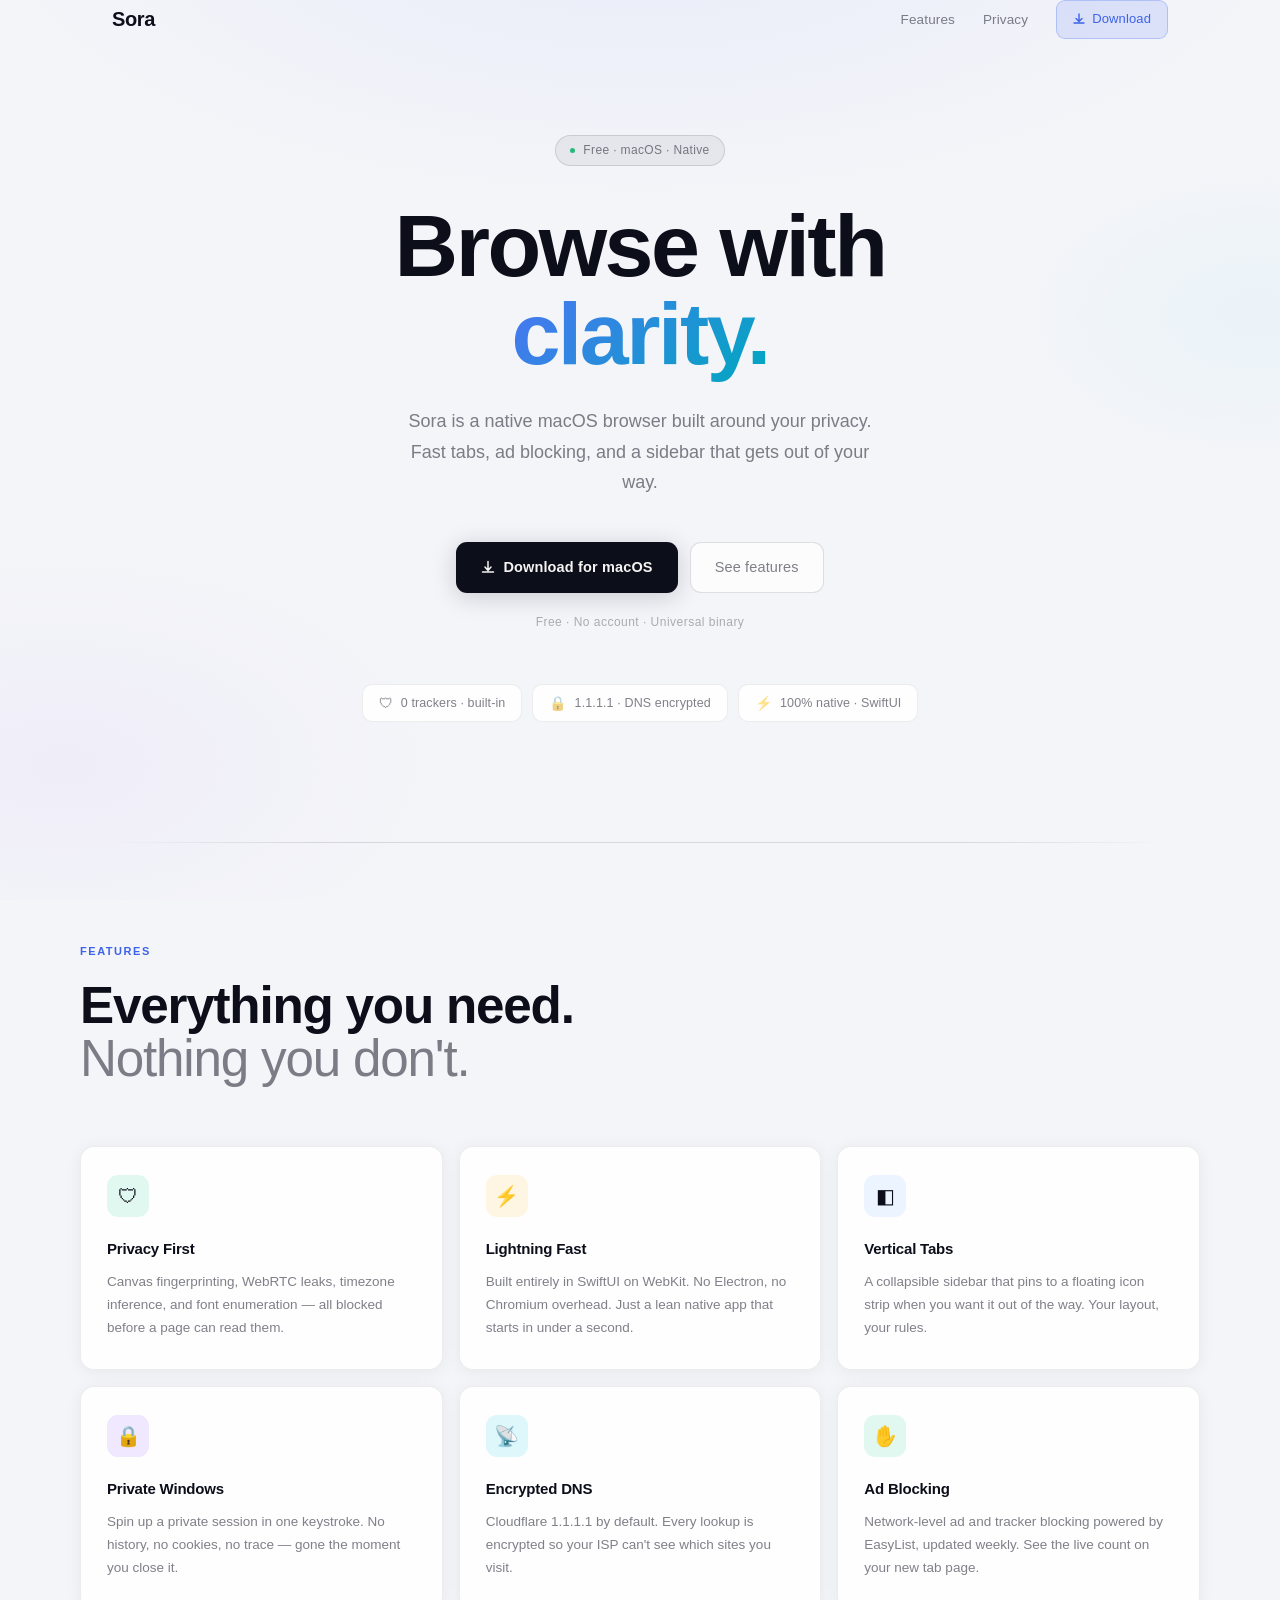
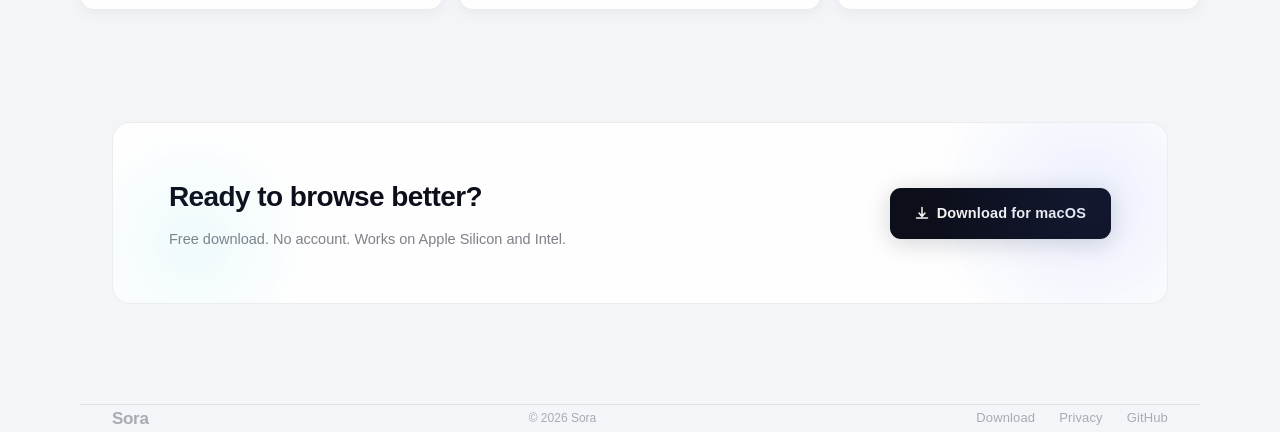
==== commit e431bd08: "Switch website to light mode Replace dark #090b12 background with a bright #f4f5f9 light mode. White" ====
--- a/index.html
+++ b/index.html
@@ -12,19 +12,19 @@
   <link rel="icon" href="favicon.ico" />
   <style>
     :root {
-      --bg: #090b12;
-      --surface: rgba(255,255,255,0.04);
-      --border: rgba(255,255,255,0.08);
-      --border-strong: rgba(255,255,255,0.13);
-      --text: #f5f4f2;
-      --muted: rgba(245,244,242,0.55);
-      --dim: rgba(245,244,242,0.28);
-      --blue: #4d73f5;
-      --blue-light: #73b4ff;
-      --purple: #9b6dff;
-      --teal: #00c7e0;
-      --green: #3dd89a;
-      --gold: #ffc840;
+      --bg: #f4f5f9;
+      --surface: rgba(255,255,255,0.85);
+      --border: rgba(0,0,0,0.07);
+      --border-strong: rgba(0,0,0,0.12);
+      --text: #0c0e1a;
+      --muted: rgba(12,14,26,0.52);
+      --dim: rgba(12,14,26,0.32);
+      --blue: #3d63e8;
+      --blue-light: #4d73f5;
+      --purple: #7c50e8;
+      --teal: #00a8bf;
+      --green: #28b87a;
+      --gold: #d4a017;
     }
 
     *, *::before, *::after { box-sizing: border-box; margin: 0; padding: 0; }
@@ -51,10 +51,10 @@
       pointer-events: none;
       z-index: 0;
       background:
-        radial-gradient(ellipse 80% 50% at 50% -10%, rgba(77,115,245,0.18) 0%, transparent 65%),
-        radial-gradient(ellipse 50% 40% at 5% 85%, rgba(120,50,230,0.1) 0%, transparent 60%),
-        radial-gradient(ellipse 40% 35% at 98% 35%, rgba(0,199,224,0.07) 0%, transparent 55%),
-        #090b12;
+        radial-gradient(ellipse 80% 50% at 50% -10%, rgba(77,115,245,0.07) 0%, transparent 65%),
+        radial-gradient(ellipse 50% 40% at 5% 85%, rgba(120,50,230,0.04) 0%, transparent 60%),
+        radial-gradient(ellipse 40% 35% at 98% 35%, rgba(0,199,224,0.04) 0%, transparent 55%),
+        #f4f5f9;
     }
 
     /* ── Layout ─────────────────────────────────────────────── */
@@ -105,15 +105,15 @@
       border-radius: 9px;
       background: rgba(77,115,245,0.14);
       border: 1px solid rgba(77,115,245,0.3);
-      color: var(--blue-light) !important;
+      color: var(--blue) !important;
       font-size: 13px !important;
       font-weight: 500 !important;
       transition: background 0.2s, border-color 0.2s, color 0.2s !important;
     }
     .nav-download:hover {
-      background: rgba(77,115,245,0.24) !important;
-      border-color: rgba(77,115,245,0.45) !important;
-      color: #fff !important;
+      background: rgba(61,99,232,0.18) !important;
+      border-color: rgba(61,99,232,0.4) !important;
+      color: var(--blue) !important;
     }
 
     /* ── Hero ───────────────────────────────────────────────── */
@@ -131,7 +131,7 @@
       gap: 8px;
       padding: 5px 14px;
       border-radius: 20px;
-      background: rgba(255,255,255,0.06);
+      background: rgba(0,0,0,0.05);
       border: 1px solid var(--border-strong);
       font-size: 12px;
       font-weight: 500;
@@ -209,24 +209,24 @@
 
     .btn-primary {
       background: var(--text);
-      color: #090b12;
+      color: #f5f4f2;
       font-weight: 600;
-      box-shadow: 0 4px 24px rgba(245,244,242,0.12);
+      box-shadow: 0 4px 24px rgba(12,14,26,0.18);
     }
     .btn-primary:hover {
-      background: #fff;
-      box-shadow: 0 8px 36px rgba(245,244,242,0.2);
+      background: #1a1d2e;
+      box-shadow: 0 8px 36px rgba(12,14,26,0.26);
     }
 
     .btn-ghost {
-      background: transparent;
+      background: rgba(255,255,255,0.7);
       color: var(--muted);
       border-color: var(--border-strong);
     }
     .btn-ghost:hover {
-      background: rgba(255,255,255,0.06);
+      background: rgba(255,255,255,0.95);
       color: var(--text);
-      border-color: rgba(255,255,255,0.22);
+      border-color: rgba(0,0,0,0.2);
     }
 
     .hero-fine {
@@ -309,20 +309,22 @@
     }
 
     .feat-card {
-      background: rgba(255,255,255,0.04);
+      background: rgba(255,255,255,0.85);
       border: 1px solid var(--border);
       border-radius: 14px;
       backdrop-filter: blur(20px);
       -webkit-backdrop-filter: blur(20px);
+      box-shadow: 0 2px 16px rgba(0,0,0,0.06);
       padding: 28px 26px 30px;
       position: relative;
-      transition: transform 0.2s ease, border-color 0.2s ease, background 0.2s ease;
+      transition: transform 0.2s ease, border-color 0.2s ease, background 0.2s ease, box-shadow 0.2s ease;
       overflow: hidden;
     }
     .feat-card:hover {
       transform: translateY(-3px);
-      border-color: rgba(255,255,255,0.16);
-      background: rgba(255,255,255,0.06);
+      border-color: rgba(0,0,0,0.12);
+      background: rgba(255,255,255,0.98);
+      box-shadow: 0 6px 28px rgba(0,0,0,0.1);
     }
 
     .icon-badge {
@@ -361,8 +363,8 @@
     .cta-banner {
       margin: 0 0 100px;
       padding: 52px 56px;
-      background: rgba(255,255,255,0.04);
-      border: 1px solid var(--border-strong);
+      background: rgba(255,255,255,0.85);
+      border: 1px solid var(--border);
       border-radius: 18px;
       backdrop-filter: blur(20px);
       -webkit-backdrop-filter: blur(20px);
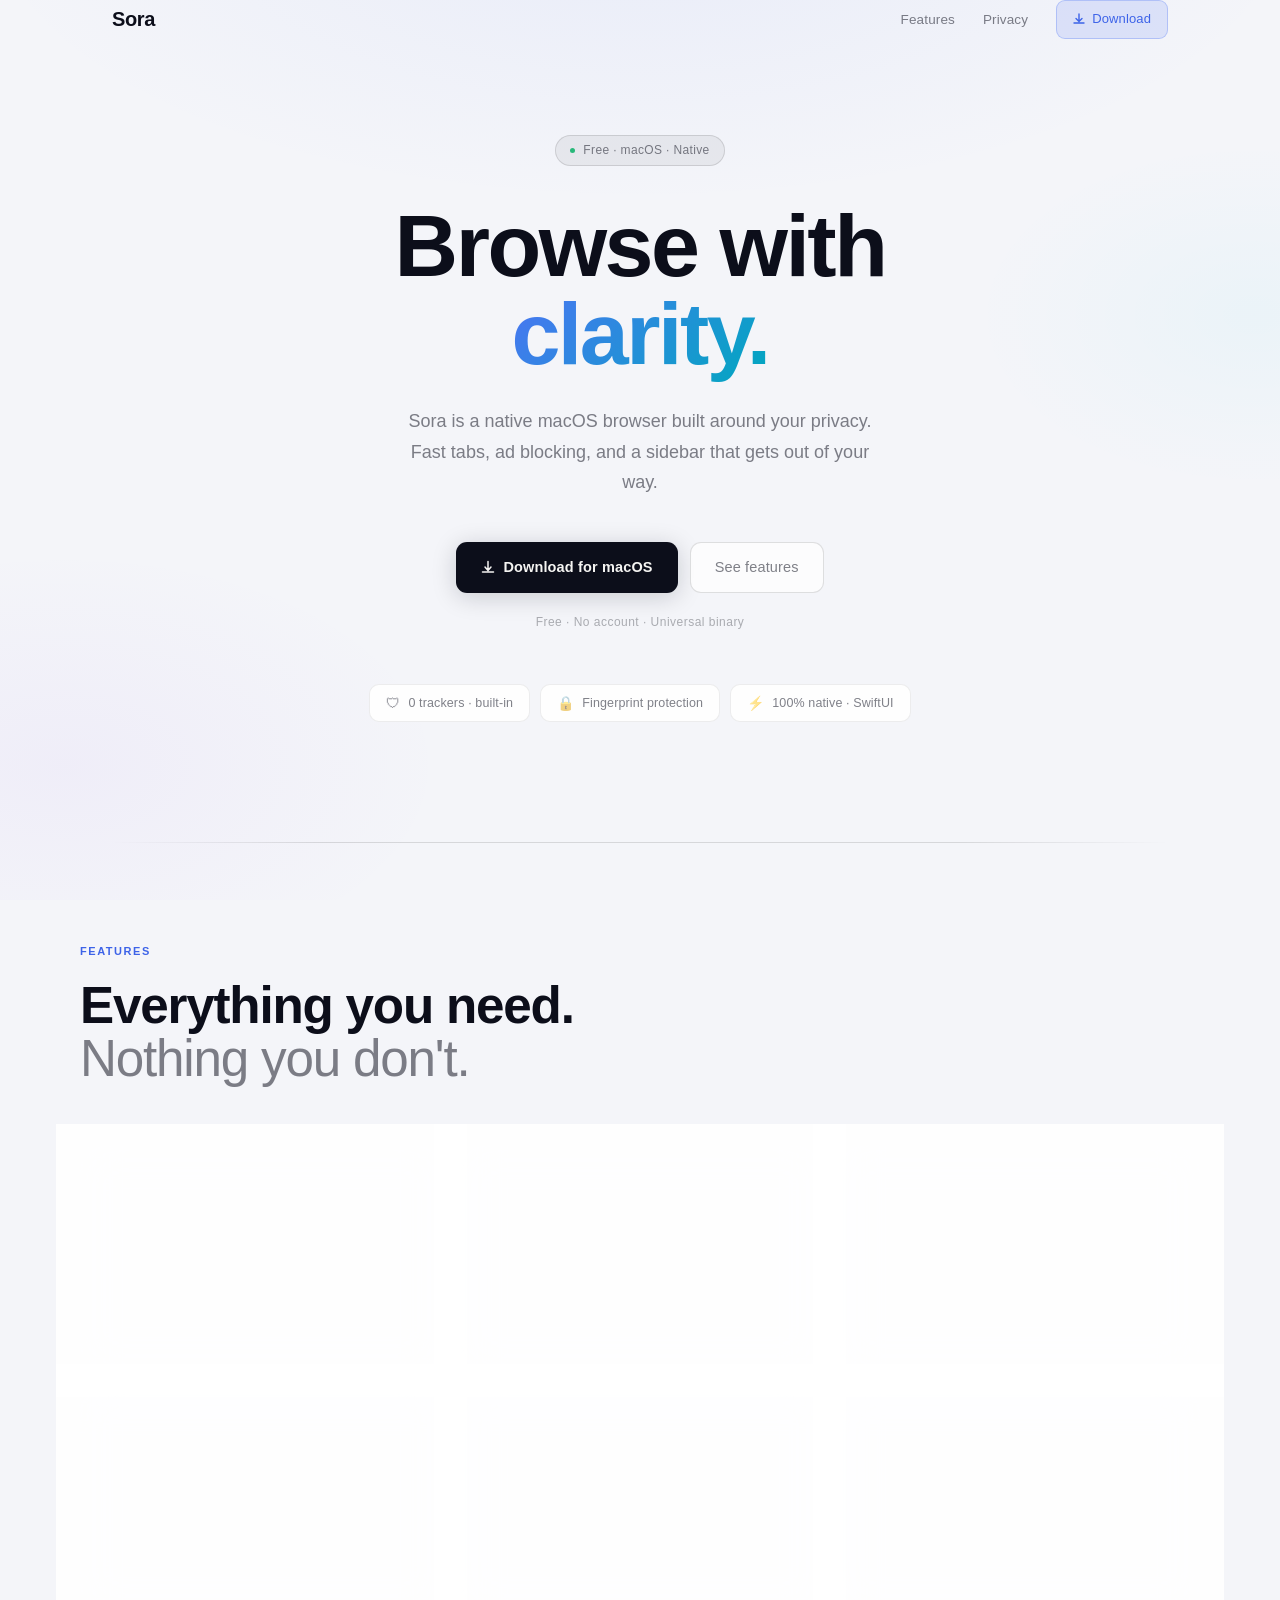
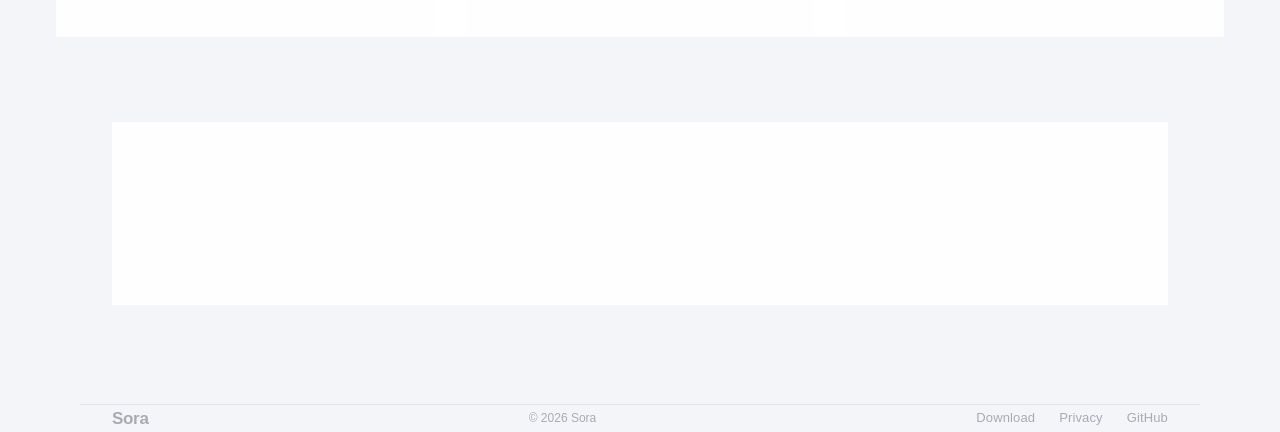
==== commit 5e44fec8: "Remove encrypted DNS and open source references - Remove Encrypted DNS feature card; replace with Fi" ====
--- a/index.html
+++ b/index.html
@@ -529,7 +529,7 @@
         </div>
         <div class="stat-pill">
           <span class="icon">🔒</span>
-          1.1.1.1 &middot; DNS encrypted
+          Fingerprint protection
         </div>
         <div class="stat-pill">
           <span class="icon">⚡</span>
@@ -554,7 +554,7 @@
         <div class="feat-card reveal" style="transition-delay: 0.05s">
           <div class="icon-badge green" aria-hidden="true">🛡</div>
           <h3>Privacy First</h3>
-          <p>Canvas fingerprinting, WebRTC leaks, timezone inference, and font enumeration — all blocked before a page can read them.</p>
+          <p>Sora includes built-in protections that stop sites from tracking or identifying you — before a page even loads.</p>
         </div>
 
         <div class="feat-card reveal" style="transition-delay: 0.1s">
@@ -576,15 +576,15 @@
         </div>
 
         <div class="feat-card reveal" style="transition-delay: 0.25s">
-          <div class="icon-badge teal" aria-hidden="true">📡</div>
-          <h3>Encrypted DNS</h3>
-          <p>Cloudflare 1.1.1.1 by default. Every lookup is encrypted so your ISP can't see which sites you visit.</p>
+          <div class="icon-badge teal" aria-hidden="true">✋</div>
+          <h3>Ad &amp; Tracker Blocking</h3>
+          <p>Network-level blocking keeps ads and trackers off your pages. See the live count on your new tab page.</p>
         </div>
 
         <div class="feat-card reveal" style="transition-delay: 0.3s">
-          <div class="icon-badge green" aria-hidden="true">✋</div>
-          <h3>Ad Blocking</h3>
-          <p>Network-level ad and tracker blocking powered by EasyList, updated weekly. See the live count on your new tab page.</p>
+          <div class="icon-badge green" aria-hidden="true">👁</div>
+          <h3>Fingerprint Protection</h3>
+          <p>Canvas, WebGL, screen geometry, and more are masked so sites can't build a unique profile of your device.</p>
         </div>
       </div>
     </section>
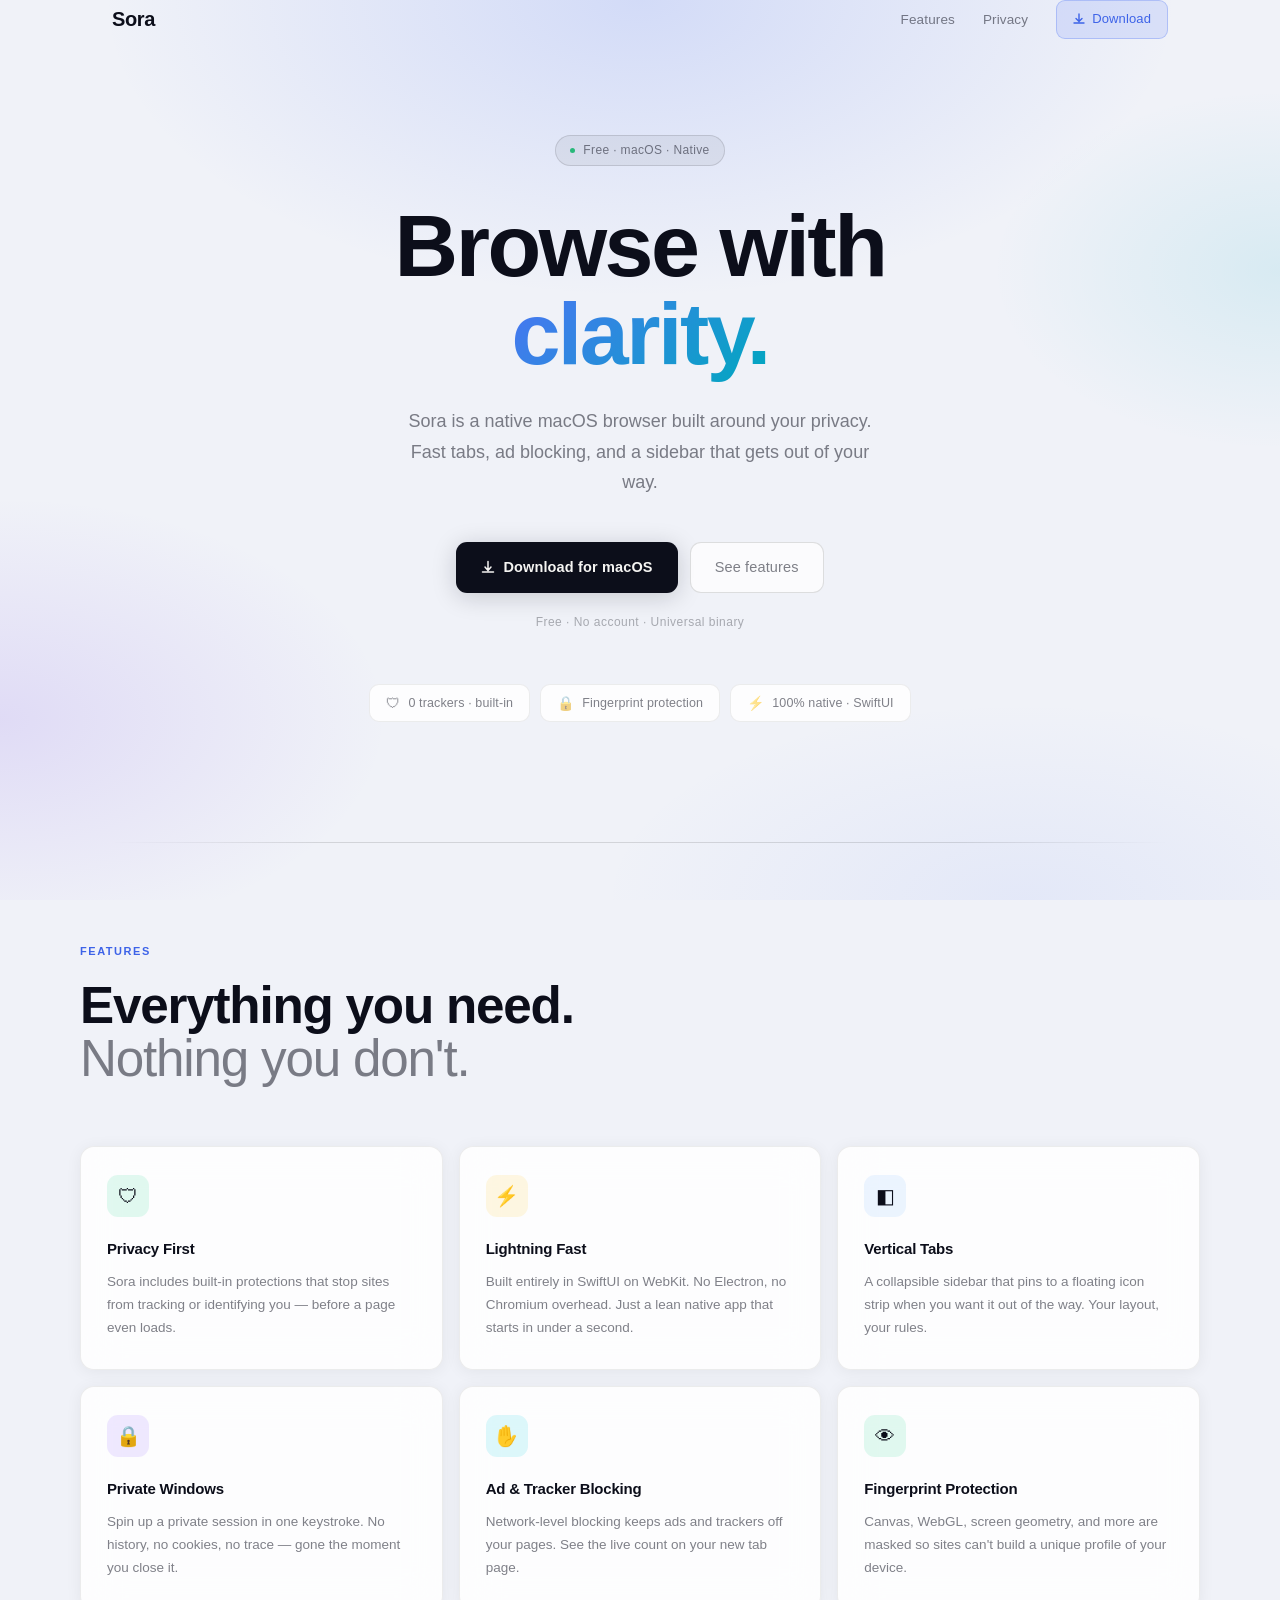
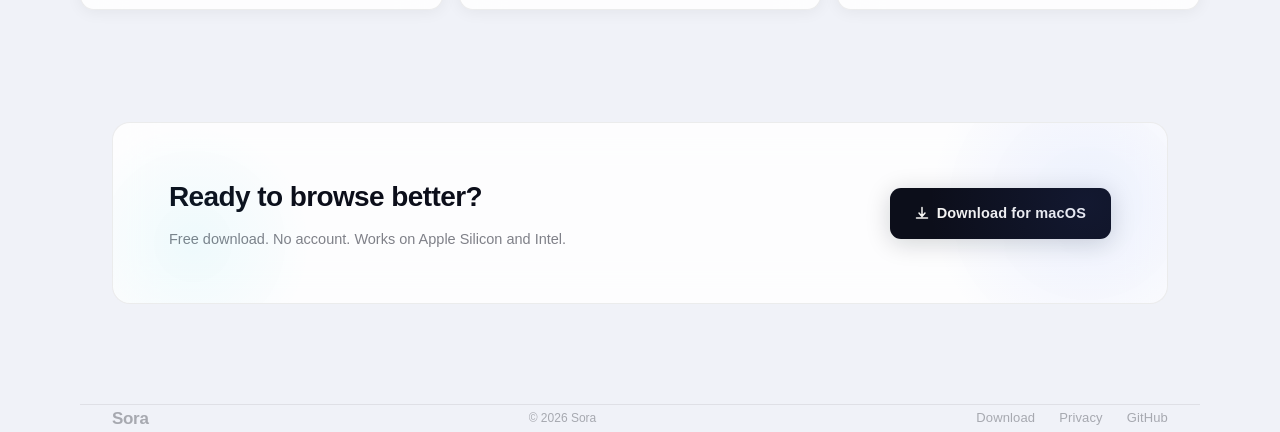
==== commit 036458a9: "Add gradient background across all pages Co-Authored-By: Claude Sonnet 4.6 <noreply@anthropic.com>" ====
--- a/index.html
+++ b/index.html
@@ -12,7 +12,7 @@
   <link rel="icon" href="favicon.ico" />
   <style>
     :root {
-      --bg: #f4f5f9;
+      --bg: #f0f2f8;
       --surface: rgba(255,255,255,0.85);
       --border: rgba(0,0,0,0.07);
       --border-strong: rgba(0,0,0,0.12);
@@ -51,10 +51,11 @@
       pointer-events: none;
       z-index: 0;
       background:
-        radial-gradient(ellipse 80% 50% at 50% -10%, rgba(77,115,245,0.07) 0%, transparent 65%),
-        radial-gradient(ellipse 50% 40% at 5% 85%, rgba(120,50,230,0.04) 0%, transparent 60%),
-        radial-gradient(ellipse 40% 35% at 98% 35%, rgba(0,199,224,0.04) 0%, transparent 55%),
-        #f4f5f9;
+        radial-gradient(ellipse 70% 55% at 50% 0%, rgba(77,115,245,0.18) 0%, transparent 60%),
+        radial-gradient(ellipse 55% 45% at 0% 80%, rgba(124,80,232,0.14) 0%, transparent 55%),
+        radial-gradient(ellipse 45% 40% at 100% 30%, rgba(0,168,191,0.10) 0%, transparent 50%),
+        radial-gradient(ellipse 60% 40% at 80% 100%, rgba(77,115,245,0.08) 0%, transparent 55%),
+        #f0f2f8;
     }
 
     /* ── Layout ─────────────────────────────────────────────── */
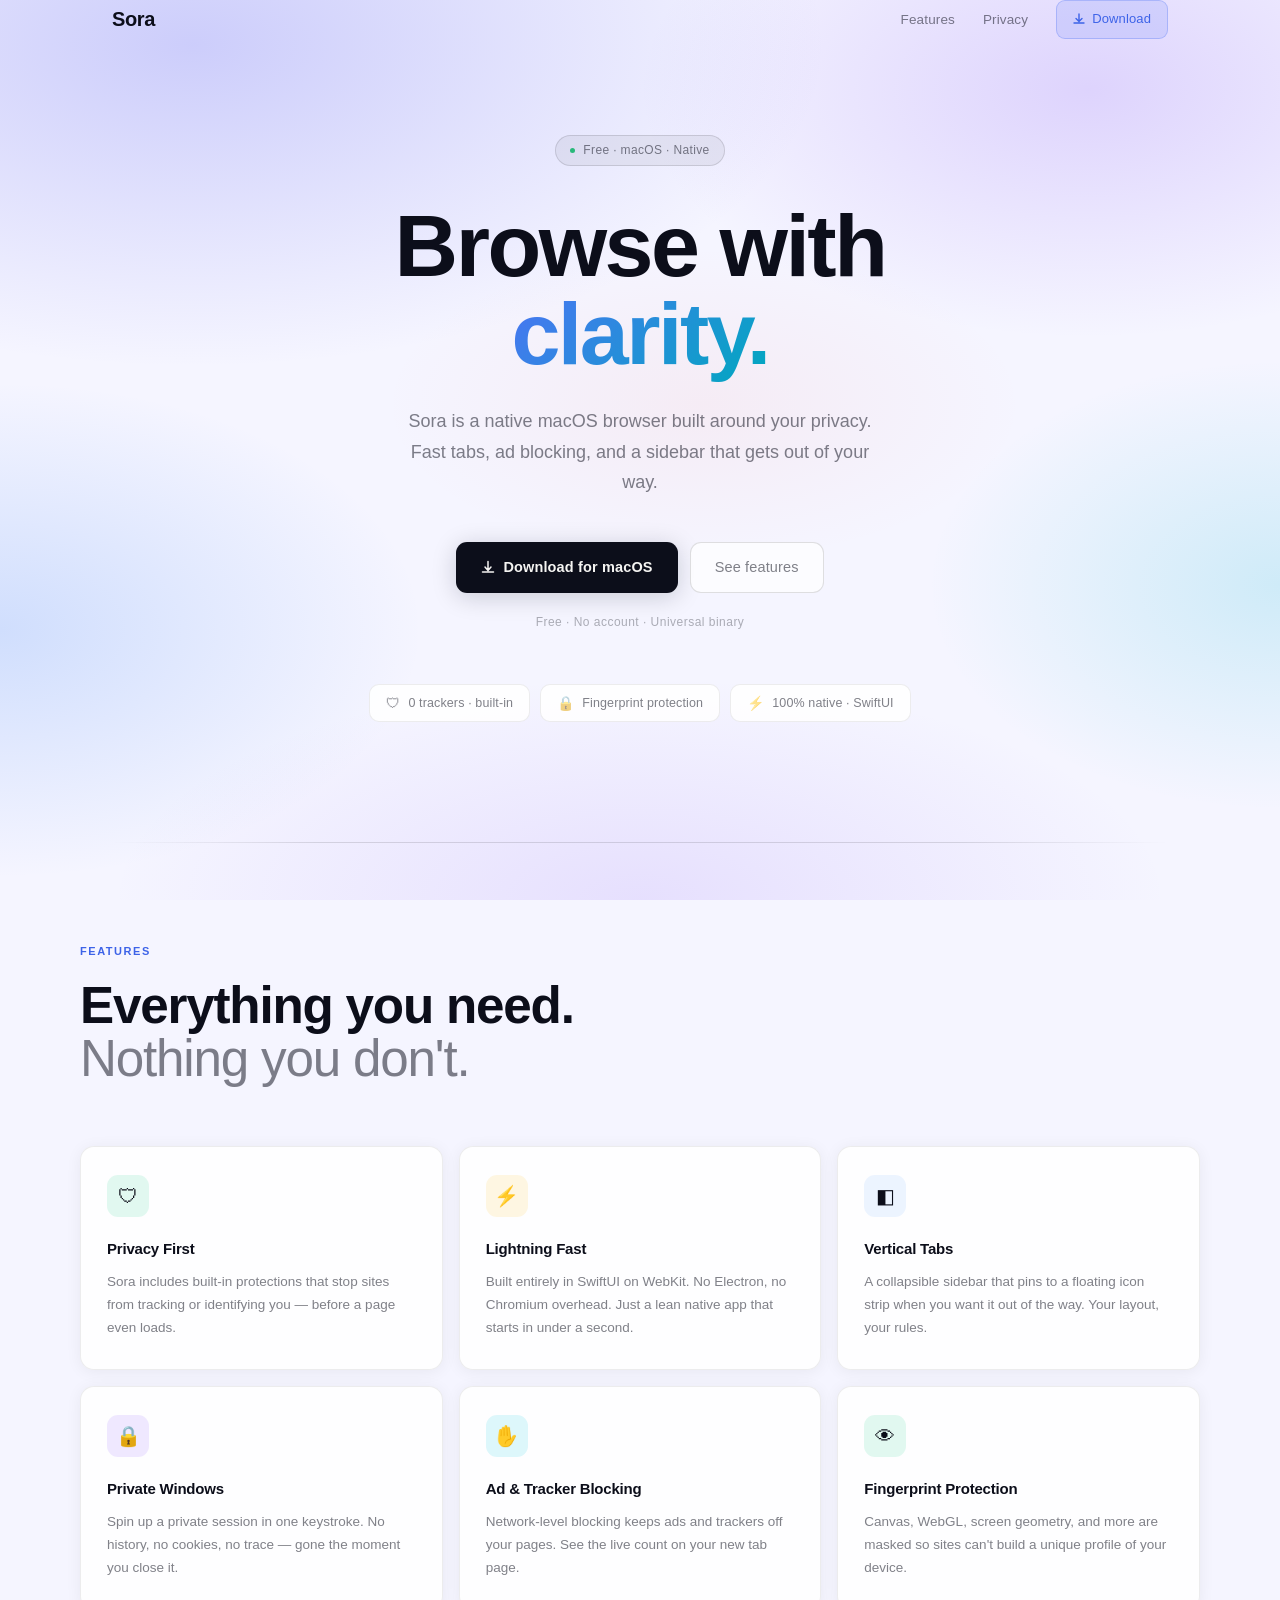
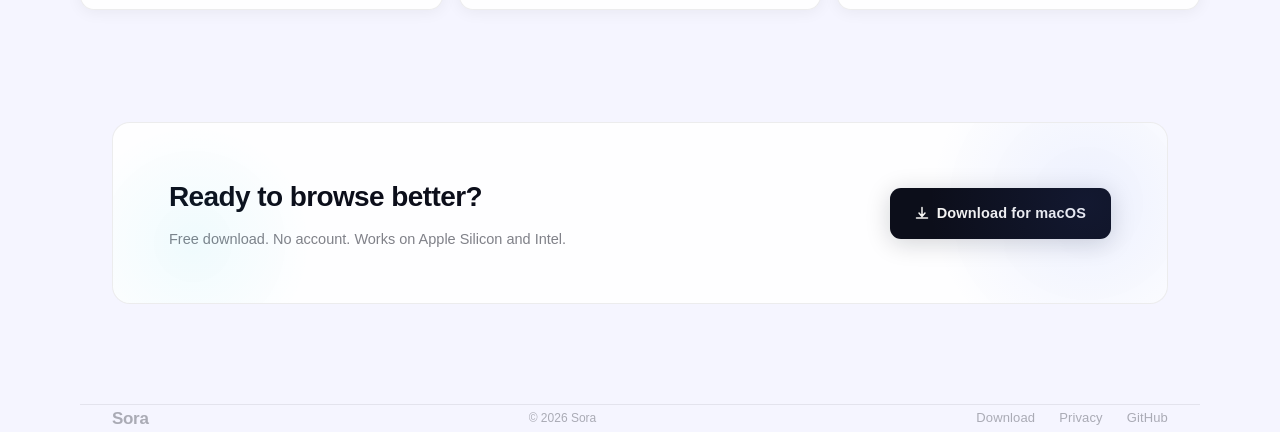
==== commit 7d4b89b0: "Richer mesh gradient background across all pages Six-layer radial gradient mesh: indigo top-left, vi" ====
--- a/index.html
+++ b/index.html
@@ -12,7 +12,7 @@
   <link rel="icon" href="favicon.ico" />
   <style>
     :root {
-      --bg: #f0f2f8;
+      --bg: #f5f5ff;
       --surface: rgba(255,255,255,0.85);
       --border: rgba(0,0,0,0.07);
       --border-strong: rgba(0,0,0,0.12);
@@ -51,11 +51,13 @@
       pointer-events: none;
       z-index: 0;
       background:
-        radial-gradient(ellipse 70% 55% at 50% 0%, rgba(77,115,245,0.18) 0%, transparent 60%),
-        radial-gradient(ellipse 55% 45% at 0% 80%, rgba(124,80,232,0.14) 0%, transparent 55%),
-        radial-gradient(ellipse 45% 40% at 100% 30%, rgba(0,168,191,0.10) 0%, transparent 50%),
-        radial-gradient(ellipse 60% 40% at 80% 100%, rgba(77,115,245,0.08) 0%, transparent 55%),
-        #f0f2f8;
+        radial-gradient(ellipse 90% 65% at 15% 5%,  rgba(99,102,241,0.28) 0%, transparent 55%),
+        radial-gradient(ellipse 70% 55% at 85% 10%, rgba(139,92,246,0.22) 0%, transparent 50%),
+        radial-gradient(ellipse 60% 50% at 0%  70%, rgba(59,130,246,0.20) 0%, transparent 55%),
+        radial-gradient(ellipse 55% 50% at 100% 65%,rgba(6,182,212,0.16)  0%, transparent 50%),
+        radial-gradient(ellipse 75% 45% at 50% 100%,rgba(139,92,246,0.14) 0%, transparent 55%),
+        radial-gradient(ellipse 50% 35% at 55% 45%, rgba(248,113,113,0.07) 0%, transparent 50%),
+        #f5f5ff;
     }
 
     /* ── Layout ─────────────────────────────────────────────── */
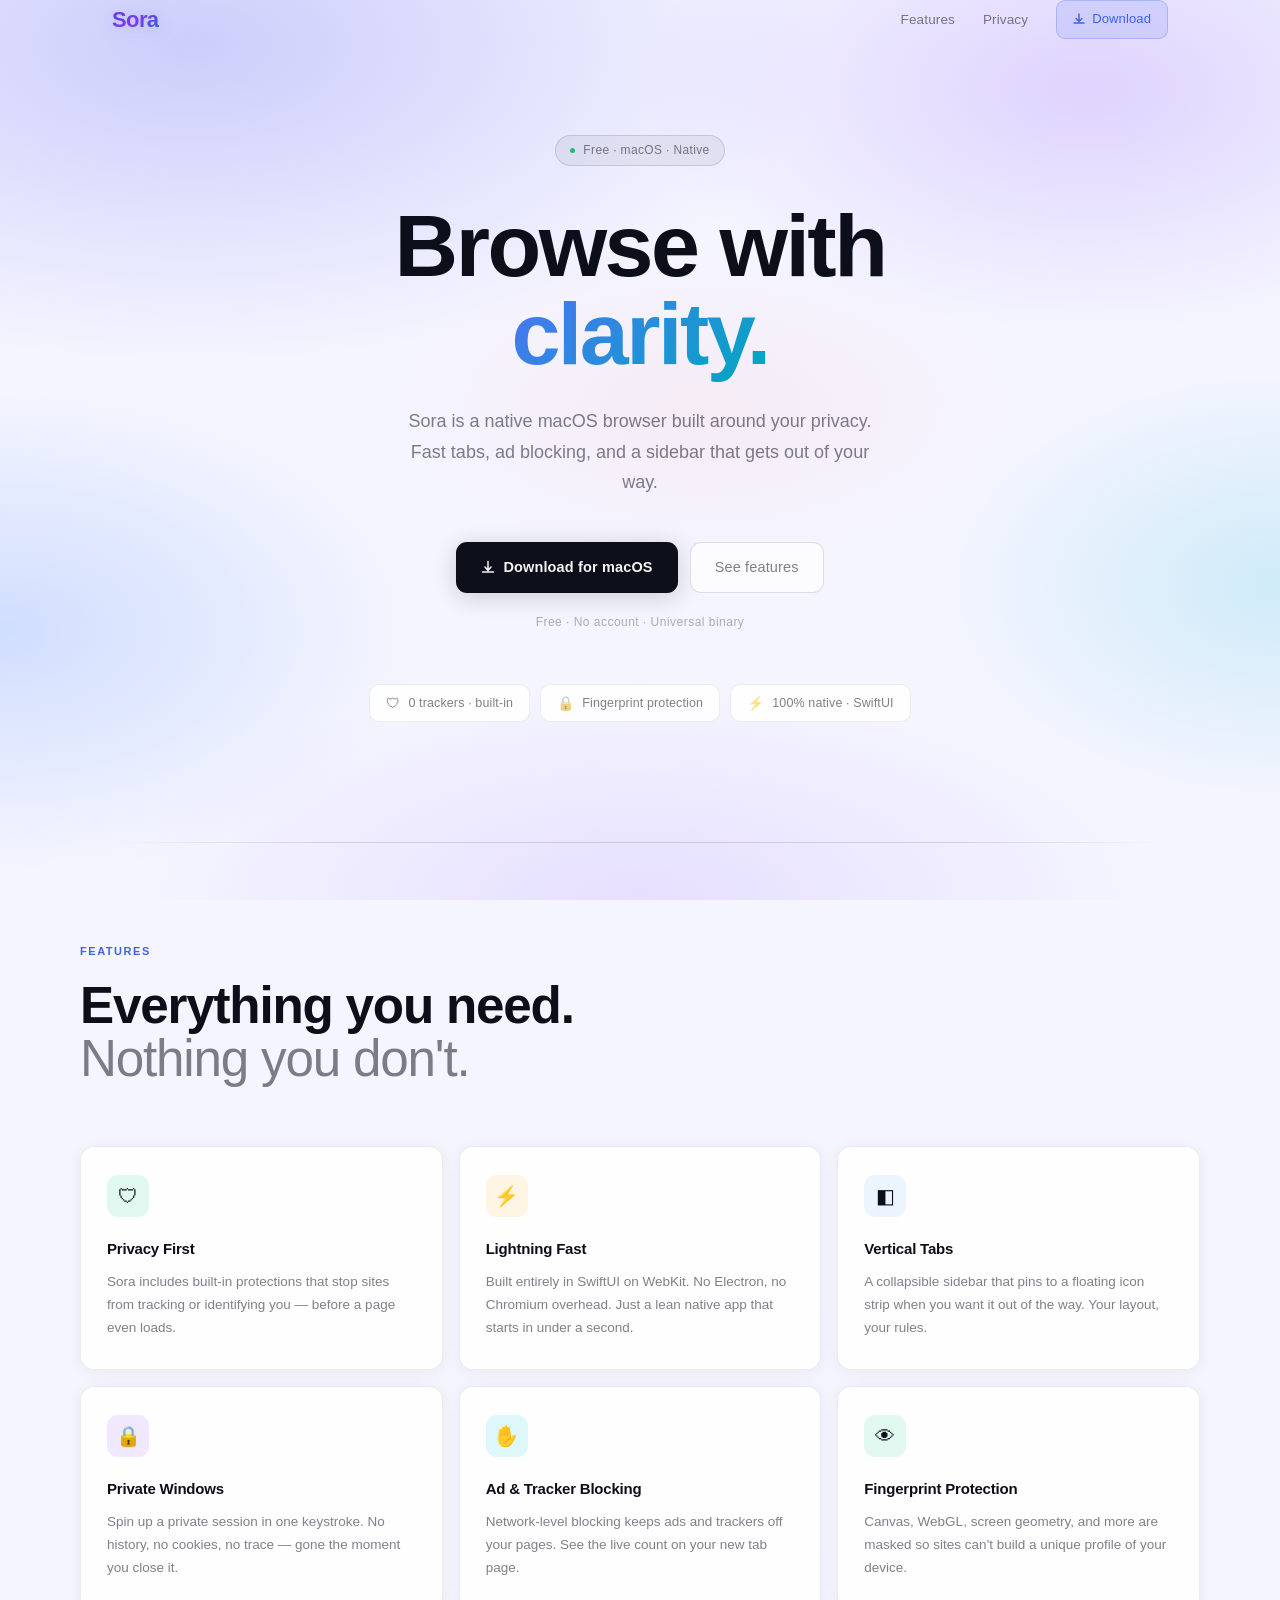
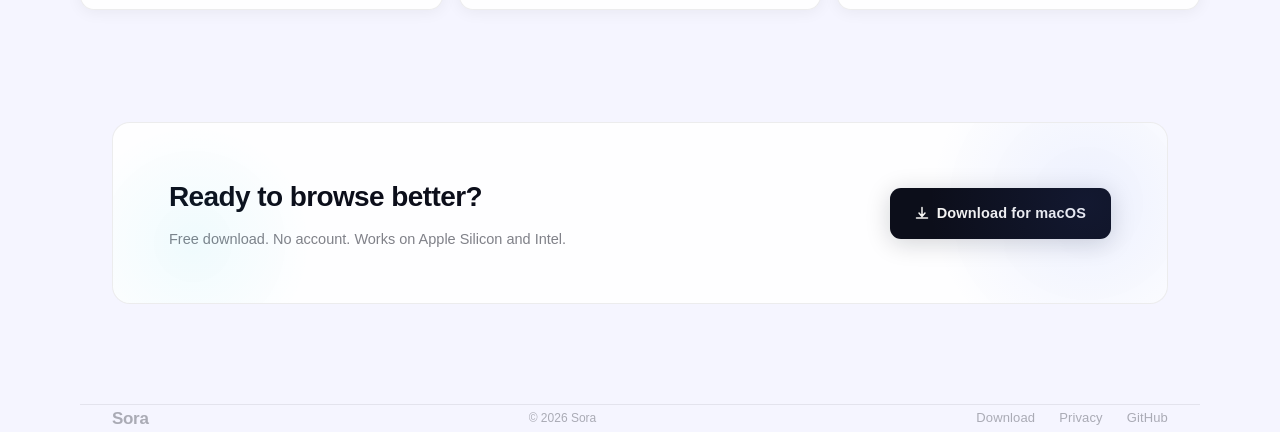
==== commit d5179ea7: "Style brand logo with indigo-to-blue gradient Co-Authored-By: Claude Sonnet 4.6 <noreply@anthropic.c" ====
--- a/index.html
+++ b/index.html
@@ -80,10 +80,14 @@
     }
 
     .brand {
-      font-size: 20px;
-      font-weight: 600;
-      color: var(--text);
-      letter-spacing: -0.4px;
+      font-size: 22px;
+      font-weight: 700;
+      letter-spacing: -0.6px;
+      background: linear-gradient(135deg, #4f46e5 0%, #7c3aed 50%, #2563eb 100%);
+      -webkit-background-clip: text;
+      -webkit-text-fill-color: transparent;
+      background-clip: text;
+      filter: drop-shadow(0 1px 8px rgba(99,102,241,0.25));
     }
 
     nav {
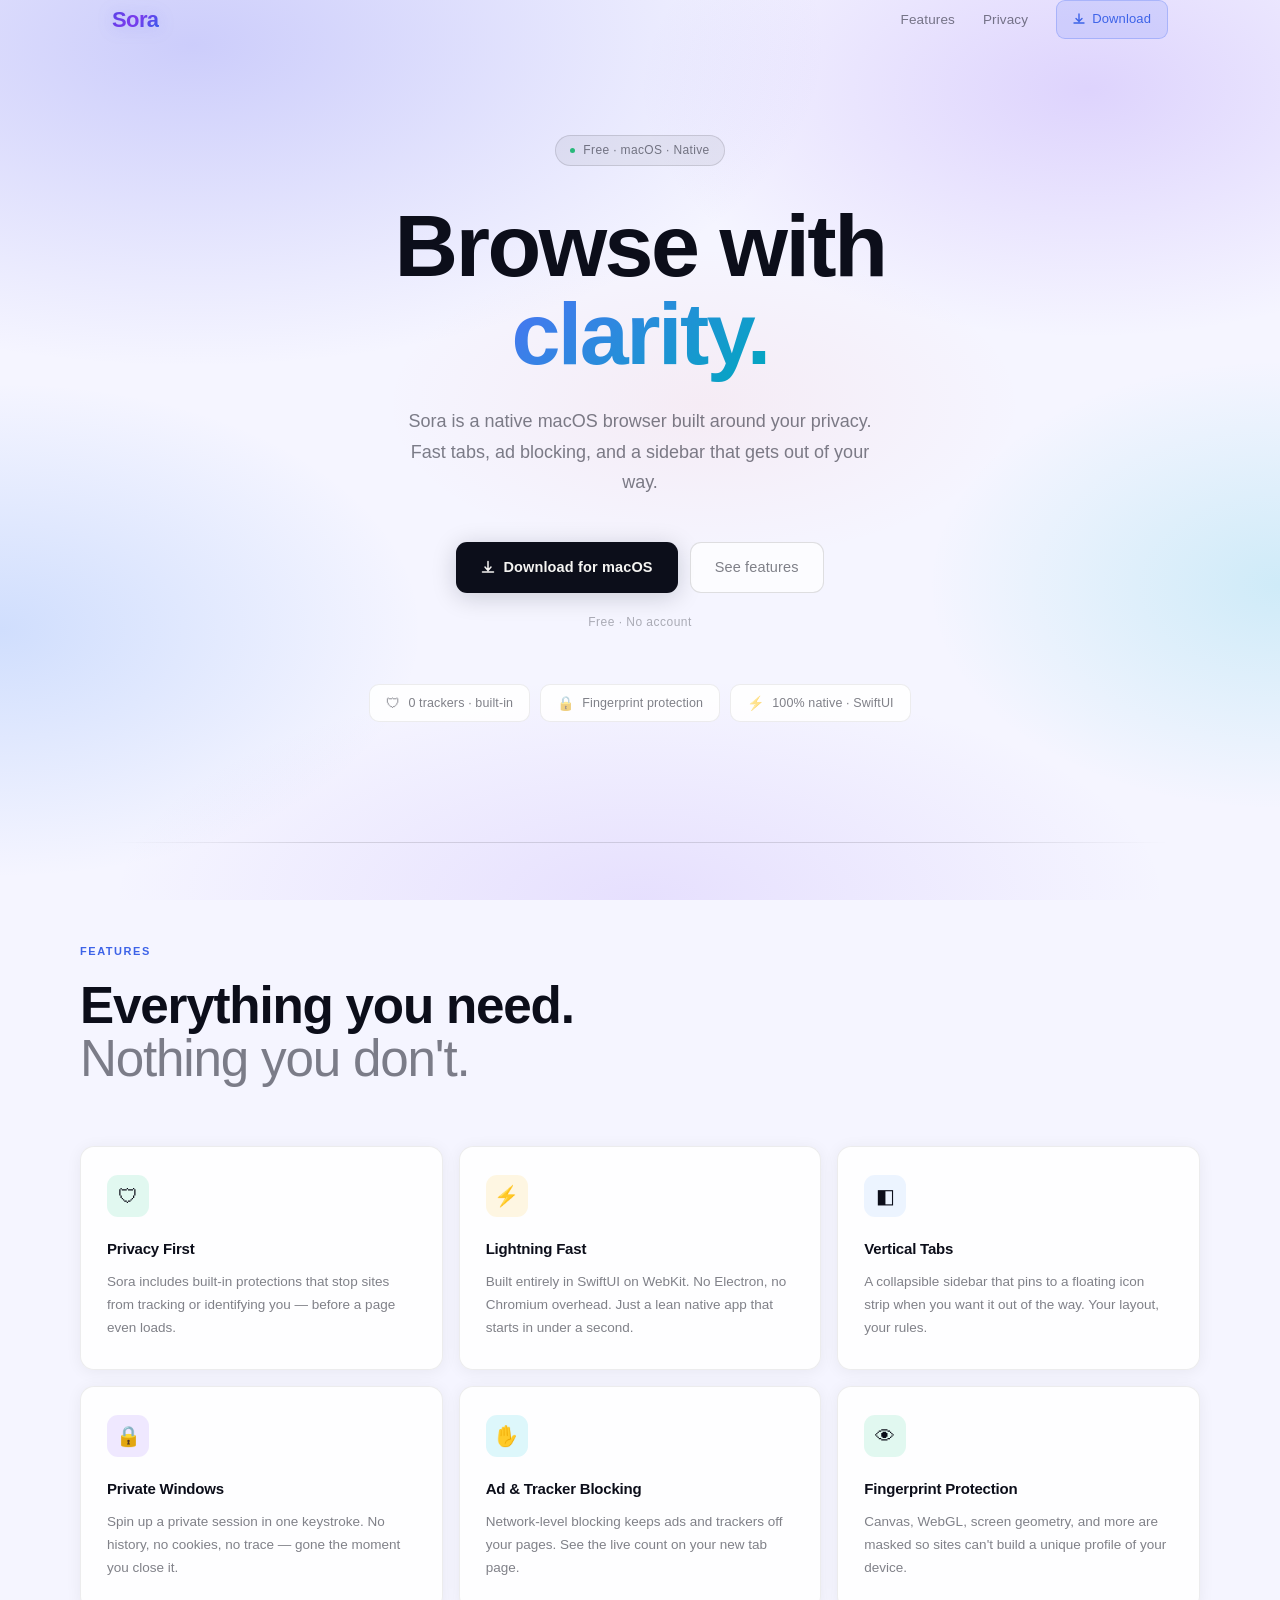
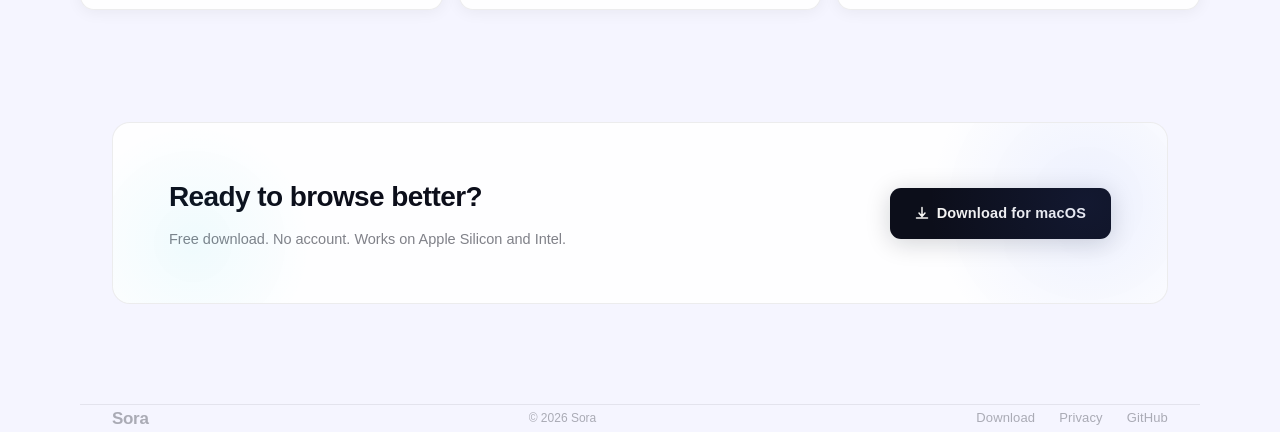
==== commit 7207d801: "Remove universal binary text from hero" ====
--- a/index.html
+++ b/index.html
@@ -527,7 +527,7 @@
         <a class="btn btn-ghost" href="#features">See features</a>
       </div>
 
-      <p class="hero-fine">Free &middot; No account &middot; Universal binary</p>
+      <p class="hero-fine">Free &middot; No account</p>
 
       <div class="stat-pills" aria-label="Key stats">
         <div class="stat-pill">
